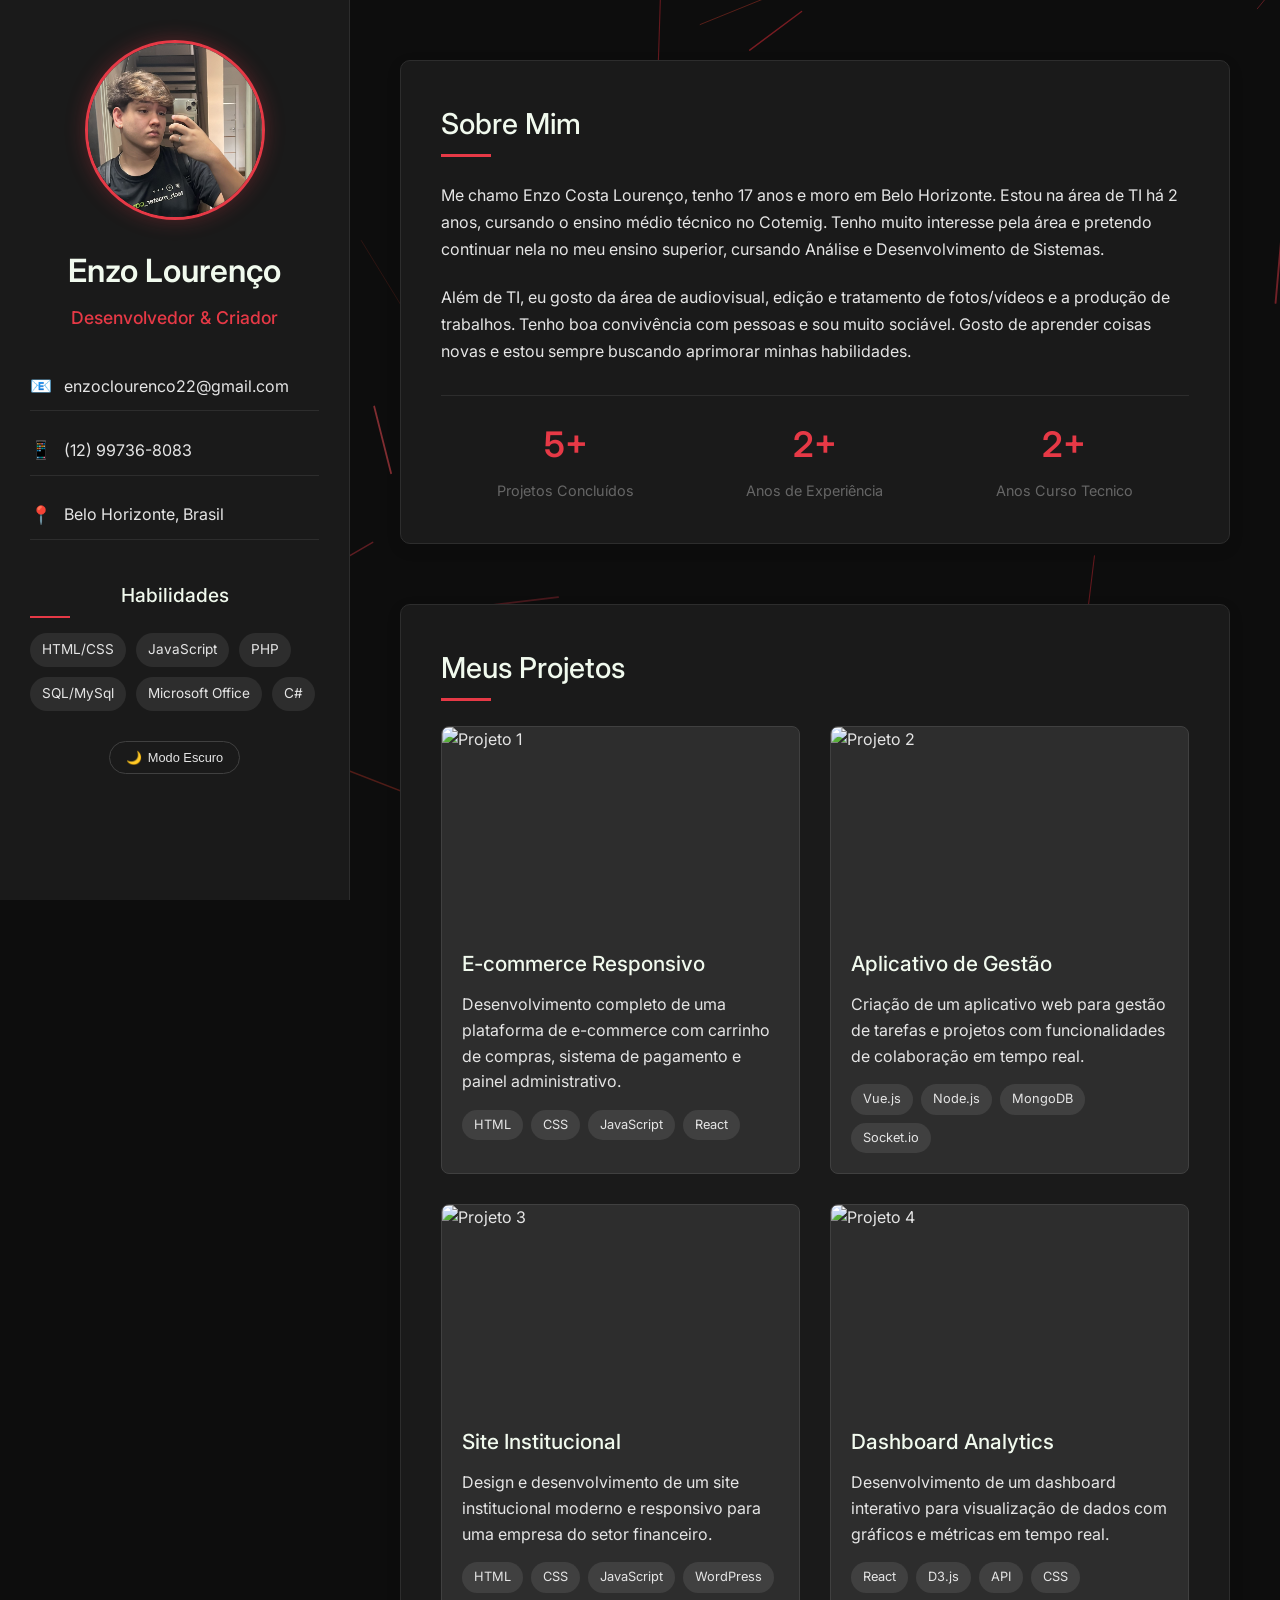
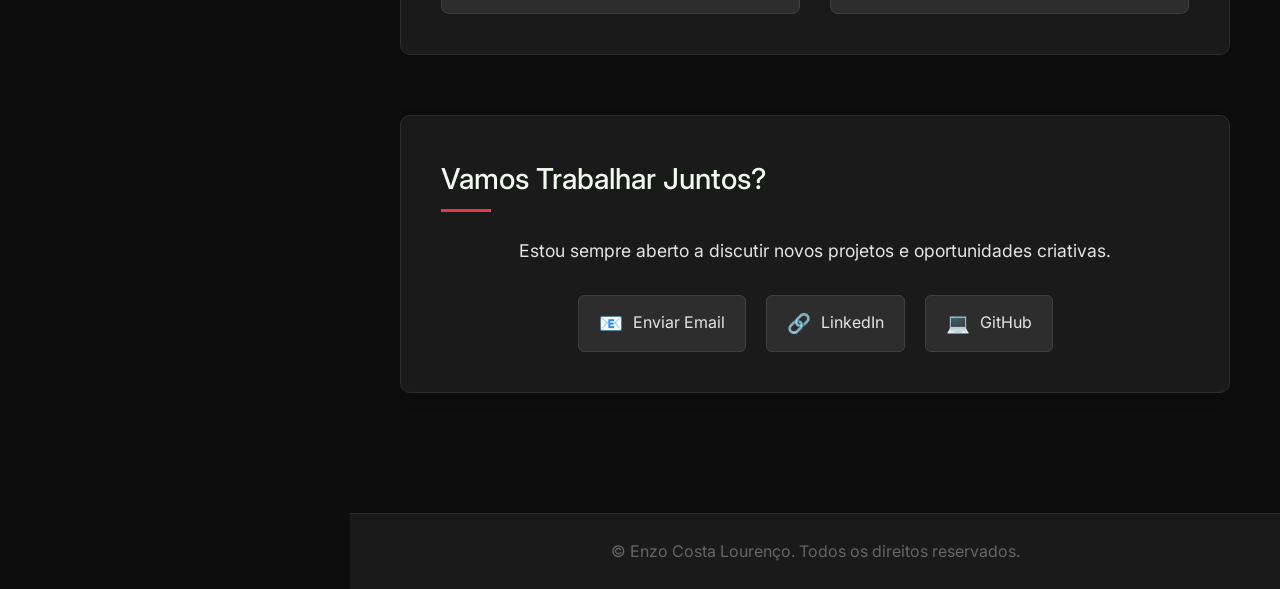
==== Portfolio/index.html @ ad130549 "Add files via upload" ====
<!DOCTYPE html>
<html lang="pt-BR">
<head>
    <meta charset="UTF-8">
    <meta name="viewport" content="width=device-width, initial-scale=1.0">
    <title>Meu Portfólio</title>
    <link rel="stylesheet" href="style.css">
    <link href="https://fonts.googleapis.com/css2?family=Inter:wght@300;400;500;600&display=swap" rel="stylesheet">
</head>
<body>
    <div class="layout-container">
        <!-- Sidebar com informações pessoais -->
        <aside class="sidebar">
            <div class="profile">
                <div class="profile-img-container">
                    <img src="FotoPerfil.jpg" alt="Sua Foto" class="profile-img">
                </div>
                <h1>Enzo Lourenço</h1>
                <p class="profile-title">Desenvolvedor & Criador</p>
                
                <div class="contact-info">
                    <div class="contact-item">
                        <span class="contact-icon">📧</span>
                        <span>enzoclourenco22@gmail.com</span>
                    </div>
                    <div class="contact-item">
                        <span class="contact-icon">📱</span>
                        <span>(12) 99736-8083</span>
                    </div>
                    <div class="contact-item">
                        <span class="contact-icon">📍</span>
                        <span>Belo Horizonte, Brasil</span>
                    </div>
                </div>
                
                <div class="skills">
                    <h3>Habilidades</h3>
                    <div class="skill-tags">
                        <span class="skill-tag">HTML/CSS</span>
                        <span class="skill-tag">JavaScript</span>
                        <span class="skill-tag">PHP</span>
                        <span class="skill-tag">SQL/MySql</span>
                        <span class="skill-tag">Microsoft Office</span>
                        <span class="skill-tag">C#</span>
                    </div>
                </div>
            </div>
        </aside>

        <!-- Conteúdo principal -->
        <main class="main-content">
            <!-- Seção Sobre -->
            <section id="sobre" class="about">
                <h2>Sobre Mim</h2>
                <div class="about-content">
                    <p>Me chamo Enzo Costa Lourenço, tenho 17 anos e moro em Belo Horizonte. Estou na área de TI há 2 anos, cursando o ensino médio técnico no Cotemig.
                         Tenho muito interesse pela área e pretendo continuar nela no meu ensino superior, cursando Análise e Desenvolvimento de Sistemas. </p>
                    <p>Além de TI, eu gosto da área de audiovisual, edição e tratamento de fotos/vídeos e a produção de trabalhos.
                         Tenho boa convivência com pessoas e sou muito sociável. Gosto de aprender coisas novas e estou sempre buscando aprimorar minhas habilidades.
                    </p>
                    
                    <div class="stats">
                        <div class="stat-item">
                            <span class="stat-number">5+</span>
                            <span class="stat-label">Projetos Concluídos</span>
                        </div>
                        <div class="stat-item">
                            <span class="stat-number">2+</span>
                            <span class="stat-label">Anos de Experiência</span>
                        </div>
                        <div class="stat-item">
                            <span class="stat-number">2+</span>
                            <span class="stat-label">Anos Curso Tecnico</span>
                        </div>
                    </div>
                </div>
            </section>

            <!-- Seção Projetos -->
            <section id="projetos" class="projects">
                <h2>Meus Projetos</h2>
                <div class="projects-grid">
                    <!-- Projeto 1 -->
                    <div class="project-card">
                        <div class="project-img-container">
                            <img src="https://images.unsplash.com/photo-1551650975-87deedd944c3?ixlib=rb-4.0.3&ixid=M3wxMjA3fDB8MHxwaG90by1wYWdlfHx8fGVufDB8fHx8fA%3D%3D&auto=format&fit=crop&w=400&h=250&q=80" alt="Projeto 1" class="project-img">
                            <div class="project-overlay">
                                <a href="#" class="project-link">Ver Detalhes</a>
                            </div>
                        </div>
                        <div class="project-info">
                            <h3>E-commerce Responsivo</h3>
                            <p>Desenvolvimento completo de uma plataforma de e-commerce com carrinho de compras, sistema de pagamento e painel administrativo.</p>
                            <div class="project-tags">
                                <span class="tag">HTML</span>
                                <span class="tag">CSS</span>
                                <span class="tag">JavaScript</span>
                                <span class="tag">React</span>
                            </div>
                        </div>
                    </div>

                    <!-- Projeto 2 -->
                    <div class="project-card">
                        <div class="project-img-container">
                            <img src="https://images.unsplash.com/photo-1460925895917-afdab827c52f?ixlib=rb-4.0.3&ixid=M3wxMjA3fDB8MHxwaG90by1wYWdlfHx8fGVufDB8fHx8fA%3D%3D&auto=format&fit=crop&w=400&h=250&q=80" alt="Projeto 2" class="project-img">
                            <div class="project-overlay">
                                <a href="#" class="project-link">Ver Detalhes</a>
                            </div>
                        </div>
                        <div class="project-info">
                            <h3>Aplicativo de Gestão</h3>
                            <p>Criação de um aplicativo web para gestão de tarefas e projetos com funcionalidades de colaboração em tempo real.</p>
                            <div class="project-tags">
                                <span class="tag">Vue.js</span>
                                <span class="tag">Node.js</span>
                                <span class="tag">MongoDB</span>
                                <span class="tag">Socket.io</span>
                            </div>
                        </div>
                    </div>

                    <!-- Projeto 3 -->
                    <div class="project-card">
                        <div class="project-img-container">
                            <img src="https://images.unsplash.com/photo-1551288049-bebda4e38f71?ixlib=rb-4.0.3&ixid=M3wxMjA3fDB8MHxwaG90by1wYWdlfHx8fGVufDB8fHx8fA%3D%3D&auto=format&fit=crop&w=400&h=250&q=80" alt="Projeto 3" class="project-img">
                            <div class="project-overlay">
                                <a href="#" class="project-link">Ver Detalhes</a>
                            </div>
                        </div>
                        <div class="project-info">
                            <h3>Site Institucional</h3>
                            <p>Design e desenvolvimento de um site institucional moderno e responsivo para uma empresa do setor financeiro.</p>
                            <div class="project-tags">
                                <span class="tag">HTML</span>
                                <span class="tag">CSS</span>
                                <span class="tag">JavaScript</span>
                                <span class="tag">WordPress</span>
                            </div>
                        </div>
                    </div>

                    <!-- Projeto 4 -->
                    <div class="project-card">
                        <div class="project-img-container">
                            <img src="https://images.unsplash.com/photo-1555066931-4365d14bab8c?ixlib=rb-4.0.3&ixid=M3wxMjA3fDB8MHxwaG90by1wYWdlfHx8fGVufDB8fHx8fA%3D%3D&auto=format&fit=crop&w=400&h=250&q=80" alt="Projeto 4" class="project-img">
                            <div class="project-overlay">
                                <a href="#" class="project-link">Ver Detalhes</a>
                            </div>
                        </div>
                        <div class="project-info">
                            <h3>Dashboard Analytics</h3>
                            <p>Desenvolvimento de um dashboard interativo para visualização de dados com gráficos e métricas em tempo real.</p>
                            <div class="project-tags">
                                <span class="tag">React</span>
                                <span class="tag">D3.js</span>
                                <span class="tag">API</span>
                                <span class="tag">CSS</span>
                            </div>
                        </div>
                    </div>
                </div>
            </section>

            <!-- Seção Contato -->
            <section id="contato" class="contact">
                <h2>Vamos Trabalhar Juntos?</h2>
                <div class="contact-content">
                    <p>Estou sempre aberto a discutir novos projetos e oportunidades criativas.</p>
                    <div class="contact-links">
                        <a href="mailto:seuemail@exemplo.com" class="contact-link">
                            <span class="contact-link-icon">📧</span>
                            <span>Enviar Email</span>
                        </a>
                        <a href="https://linkedin.com/in/seu-perfil" target="_blank" class="contact-link">
                            <span class="contact-link-icon">🔗</span>
                            <span>LinkedIn</span>
                        </a>
                        <a href="https://github.com/seu-usuario" target="_blank" class="contact-link">
                            <span class="contact-link-icon">💻</span>
                            <span>GitHub</span>
                        </a>
                    </div>
                </div>
            </section>
        </main>
    </div>

    <!-- Rodapé -->
    <footer>
        <div class="container">
            <p>&copy; <span id="current-year"></span> Enzo Costa Lourenço. Todos os direitos reservados.</p>
        </div>
    </footer>

    <script src="background-animation.js"></script>
    <script src="theme-toggle.js"></script> 
</body>
</html>
---- Portfolio/style.css ----
/* ===== VARIÁVEIS PARA TEMA ESCURO ===== */
:root {
    --color-dark: #1a1a1a;
    --color-darker: #0d0d0d;
    --color-gray: #2d2d2d;
    --color-light-gray: #404040;
    --color-lighter-gray: #666666;
    --color-red: #e63946;
    --color-dark-red: #c1121f;
    --color-white: #f1faee;
    --color-off-white: #e5e5e5;
}

/* ===== VARIÁVEIS PARA TEMA CLARO ===== */
[data-theme="light"] {
    --color-dark: #ffffff;
    --color-darker: #f8f9fa;
    --color-gray: #e9ecef;
    --color-light-gray: #dee2e6;
    --color-lighter-gray: #adb5bd;
    --color-red: #4dabf7;
    --color-dark-red: #339af0;
    --color-white: #212529;
    --color-off-white: #495057;
}

* {
    margin: 0;
    padding: 0;
    box-sizing: border-box;
}

/* ===== BASE ===== */
body {
    font-family: 'Inter', 'Helvetica Neue', Arial, sans-serif;
    line-height: 1.6;
    color: var(--color-off-white);
    background-color: var(--color-darker);
    overflow-x: hidden;
    min-height: 100vh;
    transition: background-color 0.3s ease, color 0.3s ease;
}

/* ===== ANIMAÇÃO DE FUNDO ===== */
#background-animation {
    position: fixed;
    top: 0;
    left: 0;
    width: 100vw;
    height: 100vh;
    z-index: -9999;
    pointer-events: none;
}

/* ===== LAYOUT PRINCIPAL ===== */
.layout-container {
    display: flex;
    min-height: 100vh;
    width: 100%;
}

/* ===== SIDEBAR ===== */
.sidebar {
    width: 350px;
    min-width: 350px;
    background-color: var(--color-dark);
    padding: 40px 30px;
    position: fixed;
    left: 0;
    top: 0;
    height: 100vh;
    overflow-y: auto;
    border-right: 1px solid var(--color-gray);
    z-index: 100;
    transition: background-color 0.3s ease, border-color 0.3s ease;
}

.profile {
    text-align: center;
    margin-bottom: 40px;
}

.profile-img-container {
    width: 180px;
    height: 180px;
    margin: 0 auto 25px;
    border-radius: 50%;
    overflow: hidden;
    border: 3px solid var(--color-red);
    /* CORREÇÃO: Box-shadow com cor condicional */
    box-shadow: 0 0 20px rgba(230, 57, 70, 0.3);
    transition: border-color 0.3s ease, box-shadow 0.3s ease;
}

[data-theme="light"] .profile-img-container {
    box-shadow: 0 0 20px rgba(77, 171, 247, 0.3);
}

.profile-img {
    width: 100%;
    height: 100%;
    object-fit: cover;
    transition: transform 0.5s ease;
}

.profile-img-container:hover .profile-img {
    transform: scale(1.05);
}

.profile h1 {
    font-size: 2rem;
    font-weight: 600;
    margin-bottom: 8px;
    color: var(--color-white);
    transition: color 0.3s ease;
}

.profile-title {
    font-size: 1.1rem;
    color: var(--color-red);
    margin-bottom: 30px;
    font-weight: 500;
    transition: color 0.3s ease;
}

/* Botão de Toggle - MAIS DISCRETO E EMBAIXO DAS HABILIDADES */
.theme-toggle {
    background: transparent;
    border: 1px solid var(--color-light-gray);
    color: var(--color-off-white);
    padding: 8px 16px;
    border-radius: 20px;
    cursor: pointer;
    font-size: 0.8rem;
    font-weight: 400;
    transition: all 0.3s ease;
    margin: 30px auto 0 auto;
    display: flex;
    align-items: center;
    gap: 6px;
    justify-content: center;
    width: fit-content;
}

.theme-toggle:hover {
    background: var(--color-red);
    border-color: var(--color-red);
    transform: translateY(-1px);
}

[data-theme="light"] .theme-toggle:hover {
    background: var(--color-red);
    border-color: var(--color-red);
}

.contact-info {
    margin-bottom: 40px;
}

.contact-item {
    display: flex;
    align-items: center;
    margin-bottom: 15px;
    padding: 10px 0;
    border-bottom: 1px solid var(--color-gray);
    transition: border-color 0.3s ease;
}

.contact-icon {
    margin-right: 12px;
    font-size: 1.1rem;
    color: var(--color-red);
    transition: color 0.3s ease;
}

.skills h3 {
    font-size: 1.2rem;
    margin-bottom: 15px;
    color: var(--color-white);
    font-weight: 500;
    position: relative;
    padding-bottom: 8px;
    transition: color 0.3s ease;
}

.skills h3::after {
    content: '';
    position: absolute;
    bottom: 0;
    left: 0;
    width: 40px;
    height: 2px;
    background-color: var(--color-red);
    transition: background-color 0.3s ease;
}

.skill-tags {
    display: flex;
    flex-wrap: wrap;
    gap: 10px;
}

.skill-tag {
    background-color: var(--color-gray);
    padding: 6px 12px;
    border-radius: 20px;
    font-size: 0.85rem;
    color: var(--color-off-white);
    transition: all 0.3s ease;
}

.skill-tag:hover {
    background-color: var(--color-red);
    transform: translateY(-2px);
}

/* ===== CONTEÚDO PRINCIPAL ===== */
.main-content {
    flex: 1;
    margin-left: 350px;
    padding: 60px 50px;
    background-color: transparent;
    min-height: 100vh;
    width: calc(100% - 350px);
}

/* ===== SEÇÕES ===== */
section {
    margin-bottom: 60px;
    padding: 40px;
    background-color: var(--color-dark);
    border-radius: 10px;
    box-shadow: 0 5px 15px rgba(0, 0, 0, 0.1);
    border: 1px solid var(--color-gray);
    position: relative;
    transition: all 0.3s ease;
}

section h2 {
    font-size: 1.8rem;
    margin-bottom: 25px;
    color: var(--color-white);
    font-weight: 500;
    position: relative;
    padding-bottom: 10px;
    transition: color 0.3s ease;
}

section h2::after {
    content: '';
    position: absolute;
    bottom: 0;
    left: 0;
    width: 50px;
    height: 3px;
    background-color: var(--color-red);
    transition: background-color 0.3s ease;
}

/* ===== SOBRE ===== */
.about-content p {
    margin-bottom: 20px;
    color: var(--color-off-white);
    line-height: 1.7;
    transition: color 0.3s ease;
}

.stats {
    display: flex;
    justify-content: space-between;
    margin-top: 30px;
    padding-top: 20px;
    border-top: 1px solid var(--color-gray);
    transition: border-color 0.3s ease;
}

.stat-item {
    text-align: center;
    flex: 1;
}

.stat-number {
    display: block;
    font-size: 2.2rem;
    font-weight: 600;
    color: var(--color-red);
    margin-bottom: 5px;
    transition: color 0.3s ease;
}

.stat-label {
    font-size: 0.9rem;
    color: var(--color-lighter-gray);
    transition: color 0.3s ease;
}

/* ===== PROJETOS ===== */
.projects-grid {
    display: grid;
    grid-template-columns: repeat(auto-fill, minmax(300px, 1fr));
    gap: 30px;
}

.project-card {
    background-color: var(--color-gray);
    border-radius: 8px;
    overflow: hidden;
    transition: all 0.3s ease;
    border: 1px solid var(--color-light-gray);
}

.project-card:hover {
    transform: translateY(-10px);
    box-shadow: 0 15px 30px rgba(0, 0, 0, 0.15);
}

.project-img-container {
    width: 100%;
    height: 200px;
    overflow: hidden;
    position: relative;
}

.project-img {
    width: 100%;
    height: 100%;
    object-fit: cover;
    transition: transform 0.5s ease;
}

/* CORREÇÃO: Overlay com cor condicional */
.project-overlay {
    position: absolute;
    top: 0;
    left: 0;
    width: 100%;
    height: 100%;
    background-color: rgba(230, 57, 70, 0.9);
    display: flex;
    align-items: center;
    justify-content: center;
    opacity: 0;
    transition: opacity 0.3s ease;
}

[data-theme="light"] .project-overlay {
    background-color: rgba(77, 171, 247, 0.9);
}

.project-card:hover .project-overlay {
    opacity: 1;
}

.project-card:hover .project-img {
    transform: scale(1.05);
}

.project-link {
    display: inline-block;
    padding: 10px 20px;
    background-color: var(--color-dark);
    color: var(--color-white);
    text-decoration: none;
    border-radius: 4px;
    font-weight: 500;
    transition: all 0.3s ease;
}

.project-link:hover {
    background-color: var(--color-darker);
}

.project-info {
    padding: 20px;
}

.project-info h3 {
    font-size: 1.3rem;
    margin-bottom: 12px;
    color: var(--color-white);
    font-weight: 500;
    transition: color 0.3s ease;
}

.project-info p {
    color: var(--color-off-white);
    margin-bottom: 15px;
    line-height: 1.6;
    transition: color 0.3s ease;
}

.project-tags {
    display: flex;
    flex-wrap: wrap;
    gap: 8px;
}

.tag {
    background-color: var(--color-light-gray);
    padding: 5px 12px;
    border-radius: 20px;
    font-size: 0.8rem;
    color: var(--color-off-white);
    transition: all 0.3s ease;
}

/* CORREÇÃO: Hover das tags mantém a cor do tema */
.tag:hover {
    background-color: var(--color-red);
}

/* ===== CONTATO ===== */
.contact-content {
    text-align: center;
}

.contact-content p {
    font-size: 1.1rem;
    margin-bottom: 30px;
    color: var(--color-off-white);
    transition: color 0.3s ease;
}

.contact-links {
    display: flex;
    justify-content: center;
    gap: 20px;
}

.contact-link {
    display: flex;
    align-items: center;
    text-decoration: none;
    color: var(--color-off-white);
    padding: 12px 20px;
    background-color: var(--color-gray);
    border-radius: 6px;
    transition: all 0.3s ease;
    border: 1px solid var(--color-light-gray);
}

/* CORREÇÃO: Hover dos botões de contato mantém a cor do tema */
.contact-link:hover {
    background-color: var(--color-red);
    transform: translateY(-3px);
    box-shadow: 0 5px 15px rgba(230, 57, 70, 0.3);
}

[data-theme="light"] .contact-link:hover {
    box-shadow: 0 5px 15px rgba(77, 171, 247, 0.3);
}

.contact-link-icon {
    margin-right: 10px;
    font-size: 1.2rem;
}

/* ===== RODAPÉ ===== */
footer {
    padding: 25px 0;
    text-align: center;
    color: var(--color-lighter-gray);
    border-top: 1px solid var(--color-gray);
    background-color: var(--color-dark);
    margin-left: 350px;
    width: calc(100% - 350px);
    transition: all 0.3s ease;
}

footer .container {
    max-width: 1200px;
    margin: 0 auto;
    padding: 0 20px;
}

/* ===== ANIMAÇÕES ===== */
section {
    opacity: 0;
    transform: translateY(20px);
    animation: fadeInUp 0.8s ease forwards;
}

@keyframes fadeInUp {
    to {
        opacity: 1;
        transform: translateY(0);
    }
}

.about { animation-delay: 0.1s; }
.projects { animation-delay: 0.2s; }
.contact { animation-delay: 0.3s; }

/* ===== SCROLLBAR ===== */
.sidebar::-webkit-scrollbar {
    width: 6px;
}

.sidebar::-webkit-scrollbar-track {
    background: var(--color-gray);
    transition: background-color 0.3s ease;
}

.sidebar::-webkit-scrollbar-thumb {
    background: var(--color-red);
    border-radius: 3px;
    transition: background-color 0.3s ease;
}

.sidebar::-webkit-scrollbar-thumb:hover {
    background: var(--color-dark-red);
}

/* ===== RESPONSIVIDADE ===== */
@media (max-width: 1024px) {
    .sidebar { 
        width: 300px;
        min-width: 300px;
    }
    
    .main-content { 
        margin-left: 300px;
        width: calc(100% - 300px);
        padding: 40px 30px;
    }
    
    footer { 
        margin-left: 300px;
        width: calc(100% - 300px);
    }
}

@media (max-width: 768px) {
    .layout-container { 
        flex-direction: column; 
    }
    
    .sidebar {
        position: relative;
        width: 100%;
        min-width: 100%;
        height: auto;
        padding: 30px 20px;
    }
    
    .main-content {
        margin-left: 0;
        width: 100%;
        padding: 30px 20px;
    }
    
    footer { 
        margin-left: 0;
        width: 100%;
    }
    
    .contact-links {
        flex-direction: column;
        align-items: center;
        gap: 15px;
    }
    
    .contact-link {
        width: 100%;
        max-width: 250px;
        justify-content: center;
    }
    
    .stats { 
        flex-direction: column; 
        gap: 20px; 
    }
    
    section { 
        padding: 30px 25px; 
        margin-bottom: 40px;
    }
    
    .projects-grid {
        grid-template-columns: 1fr;
        gap: 20px;
    }
}

@media (max-width: 480px) {
    .sidebar {
        padding: 25px 15px;
    }
    
    .profile-img-container { 
        width: 150px; 
        height: 150px; 
    }
    
    .main-content { 
        padding: 20px 15px; 
    }
    
    section { 
        padding: 25px 20px; 
        margin-bottom: 30px; 
    }
    
    section h2 { 
        font-size: 1.5rem; 
    }
    
    .profile h1 { 
        font-size: 1.8rem; 
    }
    
    .stat-number {
        font-size: 1.8rem;
    }
    
    .contact-links {
        gap: 10px;
    }
    
    .contact-link {
        padding: 10px 15px;
    }
}
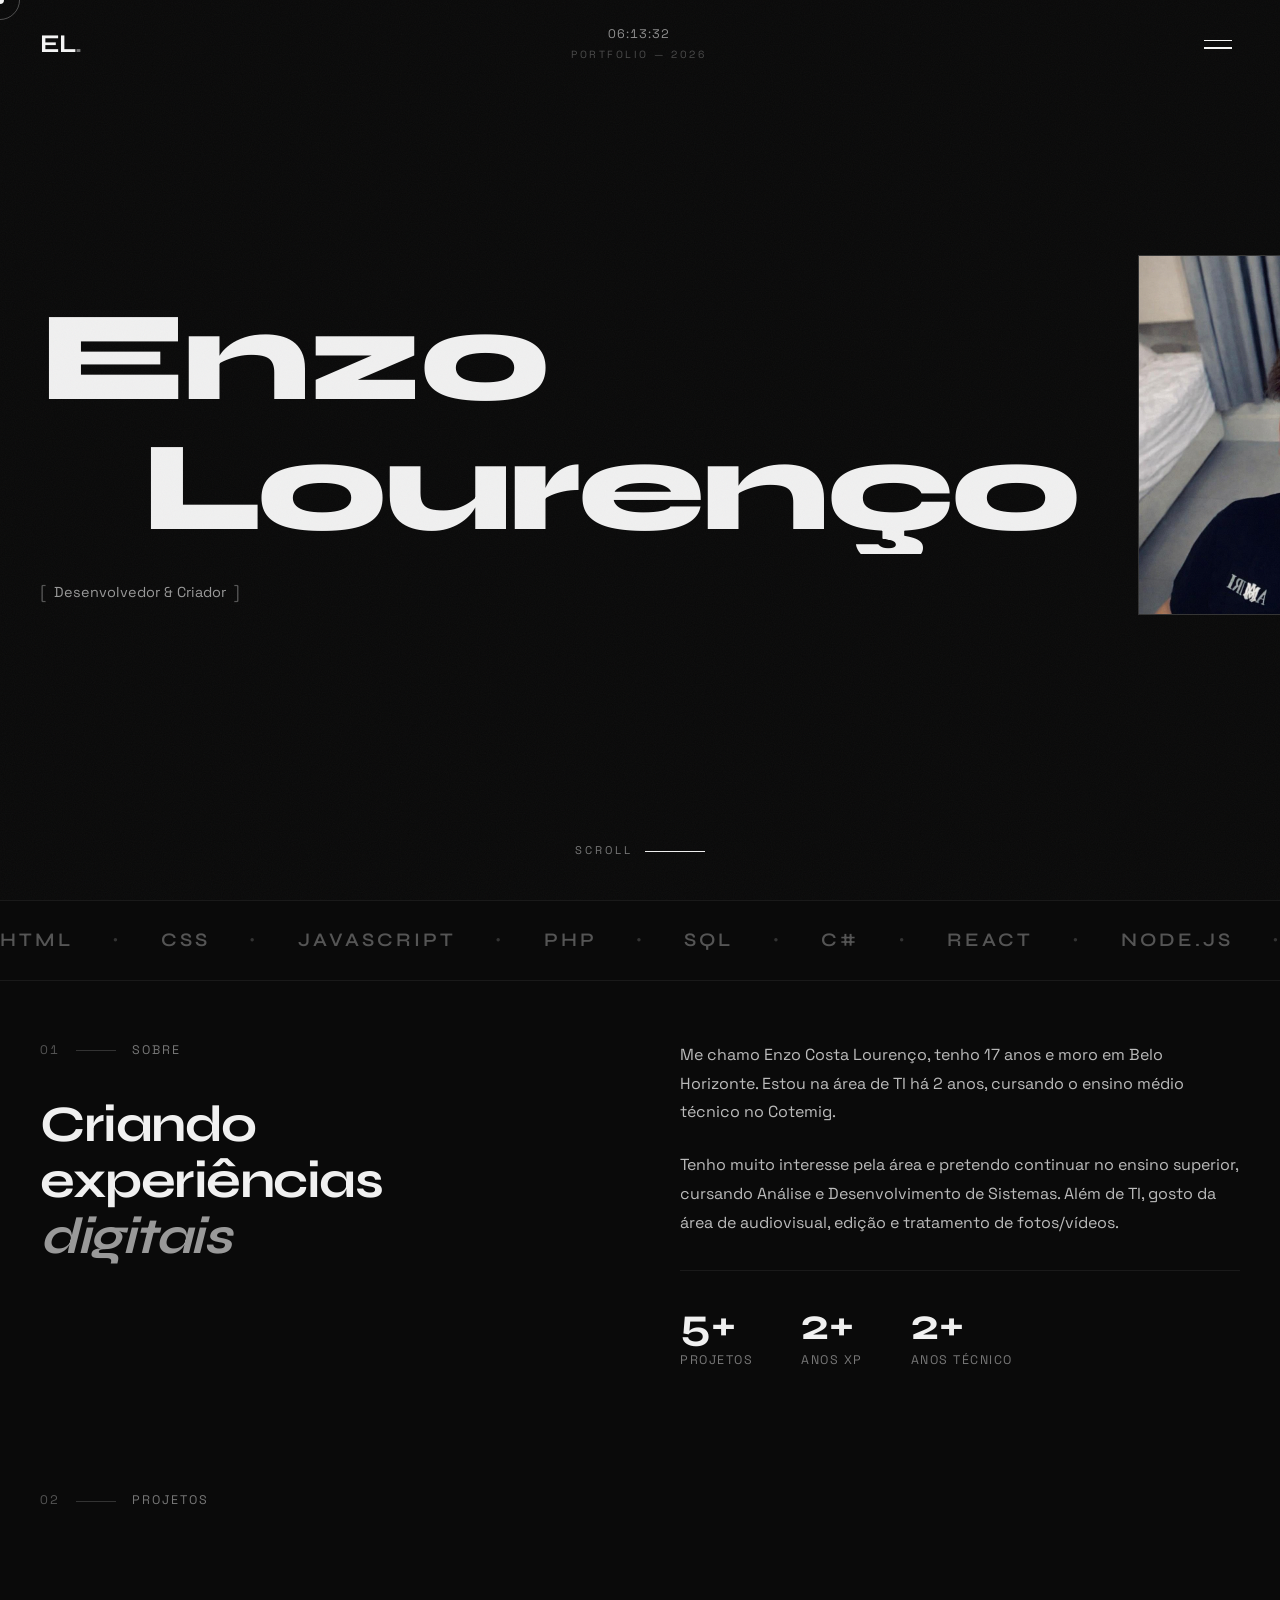
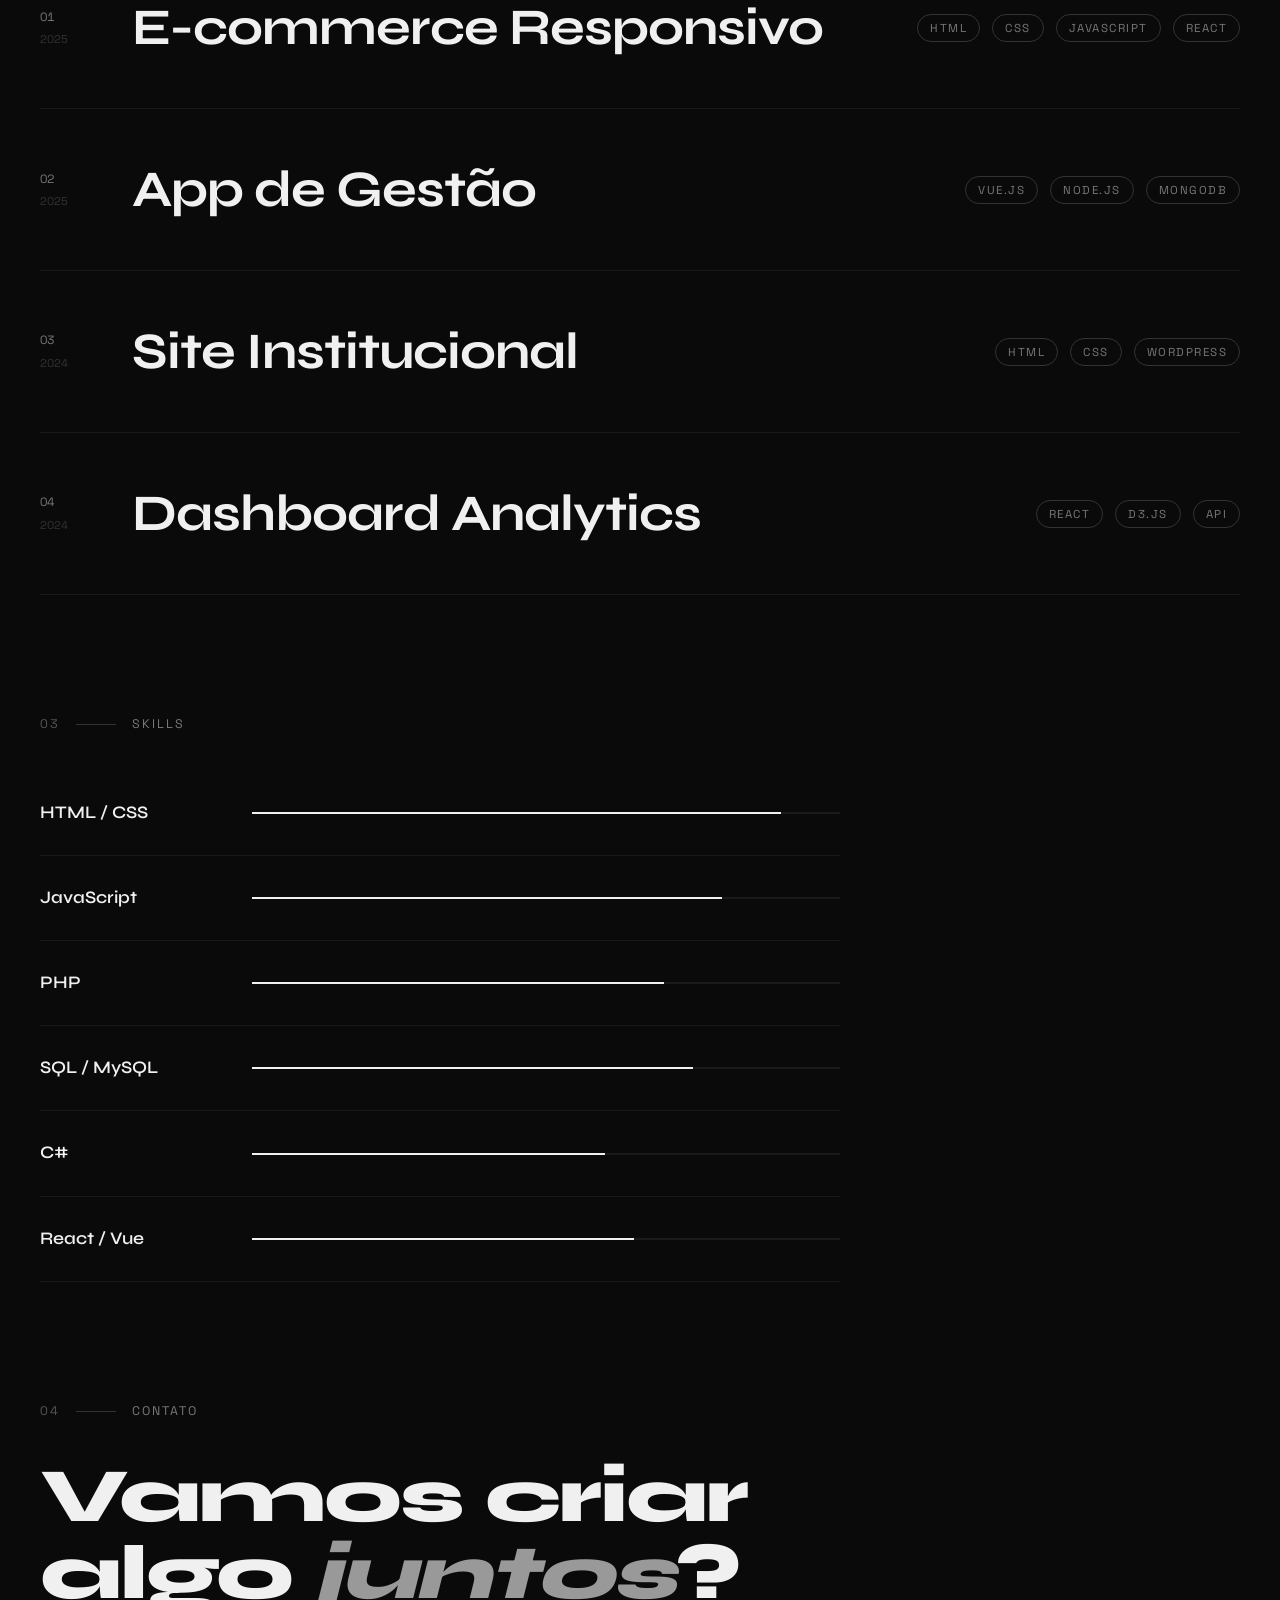
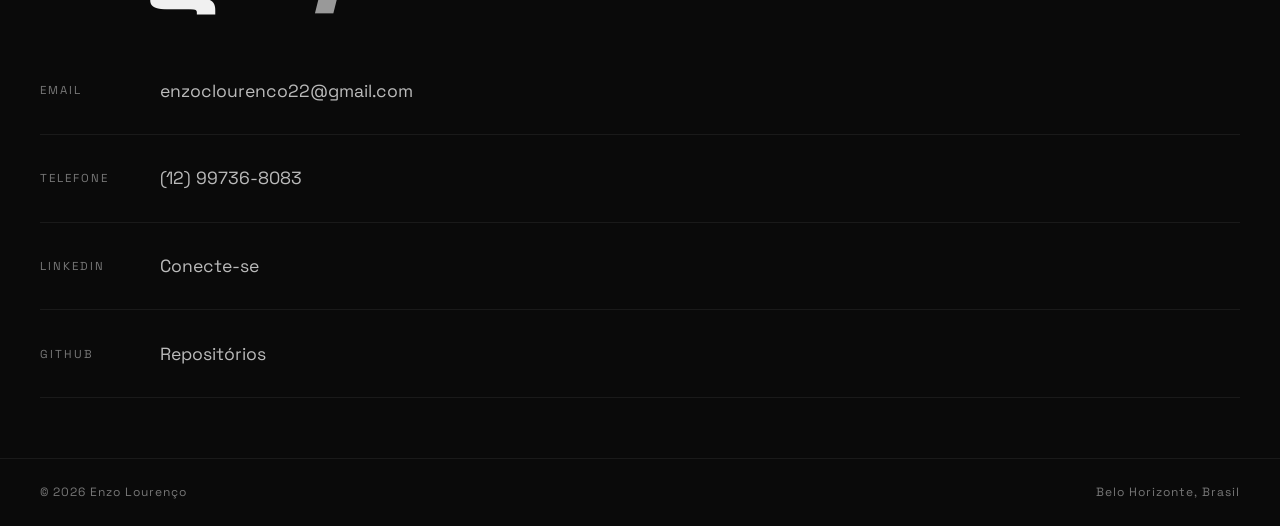
==== commit cf0f61f1: "Portfolio reformulado" ====
--- a/Portfolio/index.html
+++ b/Portfolio/index.html
@@ -1,199 +1,326 @@
-<!DOCTYPE html>
-<html lang="pt-BR">
-<head>
-    <meta charset="UTF-8">
-    <meta name="viewport" content="width=device-width, initial-scale=1.0">
-    <title>Meu Portfólio</title>
-    <link rel="stylesheet" href="style.css">
-    <link href="https://fonts.googleapis.com/css2?family=Inter:wght@300;400;500;600&display=swap" rel="stylesheet">
-</head>
-<body>
-    <div class="layout-container">
-        <!-- Sidebar com informações pessoais -->
-        <aside class="sidebar">
-            <div class="profile">
-                <div class="profile-img-container">
-                    <img src="FotoPerfil.jpg" alt="Sua Foto" class="profile-img">
-                </div>
-                <h1>Enzo Lourenço</h1>
-                <p class="profile-title">Desenvolvedor & Criador</p>
-                
-                <div class="contact-info">
-                    <div class="contact-item">
-                        <span class="contact-icon">📧</span>
-                        <span>enzoclourenco22@gmail.com</span>
-                    </div>
-                    <div class="contact-item">
-                        <span class="contact-icon">📱</span>
-                        <span>(12) 99736-8083</span>
-                    </div>
-                    <div class="contact-item">
-                        <span class="contact-icon">📍</span>
-                        <span>Belo Horizonte, Brasil</span>
-                    </div>
-                </div>
-                
-                <div class="skills">
-                    <h3>Habilidades</h3>
-                    <div class="skill-tags">
-                        <span class="skill-tag">HTML/CSS</span>
-                        <span class="skill-tag">JavaScript</span>
-                        <span class="skill-tag">PHP</span>
-                        <span class="skill-tag">SQL/MySql</span>
-                        <span class="skill-tag">Microsoft Office</span>
-                        <span class="skill-tag">C#</span>
-                    </div>
-                </div>
-            </div>
-        </aside>
-
-        <!-- Conteúdo principal -->
-        <main class="main-content">
-            <!-- Seção Sobre -->
-            <section id="sobre" class="about">
-                <h2>Sobre Mim</h2>
-                <div class="about-content">
-                    <p>Me chamo Enzo Costa Lourenço, tenho 17 anos e moro em Belo Horizonte. Estou na área de TI há 2 anos, cursando o ensino médio técnico no Cotemig.
-                         Tenho muito interesse pela área e pretendo continuar nela no meu ensino superior, cursando Análise e Desenvolvimento de Sistemas. </p>
-                    <p>Além de TI, eu gosto da área de audiovisual, edição e tratamento de fotos/vídeos e a produção de trabalhos.
-                         Tenho boa convivência com pessoas e sou muito sociável. Gosto de aprender coisas novas e estou sempre buscando aprimorar minhas habilidades.
-                    </p>
-                    
-                    <div class="stats">
-                        <div class="stat-item">
-                            <span class="stat-number">5+</span>
-                            <span class="stat-label">Projetos Concluídos</span>
-                        </div>
-                        <div class="stat-item">
-                            <span class="stat-number">2+</span>
-                            <span class="stat-label">Anos de Experiência</span>
-                        </div>
-                        <div class="stat-item">
-                            <span class="stat-number">2+</span>
-                            <span class="stat-label">Anos Curso Tecnico</span>
-                        </div>
-                    </div>
-                </div>
-            </section>
-
-            <!-- Seção Projetos -->
-            <section id="projetos" class="projects">
-                <h2>Meus Projetos</h2>
-                <div class="projects-grid">
-                    <!-- Projeto 1 -->
-                    <div class="project-card">
-                        <div class="project-img-container">
-                            <img src="https://images.unsplash.com/photo-1551650975-87deedd944c3?ixlib=rb-4.0.3&ixid=M3wxMjA3fDB8MHxwaG90by1wYWdlfHx8fGVufDB8fHx8fA%3D%3D&auto=format&fit=crop&w=400&h=250&q=80" alt="Projeto 1" class="project-img">
-                            <div class="project-overlay">
-                                <a href="#" class="project-link">Ver Detalhes</a>
-                            </div>
-                        </div>
-                        <div class="project-info">
-                            <h3>E-commerce Responsivo</h3>
-                            <p>Desenvolvimento completo de uma plataforma de e-commerce com carrinho de compras, sistema de pagamento e painel administrativo.</p>
-                            <div class="project-tags">
-                                <span class="tag">HTML</span>
-                                <span class="tag">CSS</span>
-                                <span class="tag">JavaScript</span>
-                                <span class="tag">React</span>
-                            </div>
-                        </div>
-                    </div>
-
-                    <!-- Projeto 2 -->
-                    <div class="project-card">
-                        <div class="project-img-container">
-                            <img src="https://images.unsplash.com/photo-1460925895917-afdab827c52f?ixlib=rb-4.0.3&ixid=M3wxMjA3fDB8MHxwaG90by1wYWdlfHx8fGVufDB8fHx8fA%3D%3D&auto=format&fit=crop&w=400&h=250&q=80" alt="Projeto 2" class="project-img">
-                            <div class="project-overlay">
-                                <a href="#" class="project-link">Ver Detalhes</a>
-                            </div>
-                        </div>
-                        <div class="project-info">
-                            <h3>Aplicativo de Gestão</h3>
-                            <p>Criação de um aplicativo web para gestão de tarefas e projetos com funcionalidades de colaboração em tempo real.</p>
-                            <div class="project-tags">
-                                <span class="tag">Vue.js</span>
-                                <span class="tag">Node.js</span>
-                                <span class="tag">MongoDB</span>
-                                <span class="tag">Socket.io</span>
-                            </div>
-                        </div>
-                    </div>
-
-                    <!-- Projeto 3 -->
-                    <div class="project-card">
-                        <div class="project-img-container">
-                            <img src="https://images.unsplash.com/photo-1551288049-bebda4e38f71?ixlib=rb-4.0.3&ixid=M3wxMjA3fDB8MHxwaG90by1wYWdlfHx8fGVufDB8fHx8fA%3D%3D&auto=format&fit=crop&w=400&h=250&q=80" alt="Projeto 3" class="project-img">
-                            <div class="project-overlay">
-                                <a href="#" class="project-link">Ver Detalhes</a>
-                            </div>
-                        </div>
-                        <div class="project-info">
-                            <h3>Site Institucional</h3>
-                            <p>Design e desenvolvimento de um site institucional moderno e responsivo para uma empresa do setor financeiro.</p>
-                            <div class="project-tags">
-                                <span class="tag">HTML</span>
-                                <span class="tag">CSS</span>
-                                <span class="tag">JavaScript</span>
-                                <span class="tag">WordPress</span>
-                            </div>
-                        </div>
-                    </div>
-
-                    <!-- Projeto 4 -->
-                    <div class="project-card">
-                        <div class="project-img-container">
-                            <img src="https://images.unsplash.com/photo-1555066931-4365d14bab8c?ixlib=rb-4.0.3&ixid=M3wxMjA3fDB8MHxwaG90by1wYWdlfHx8fGVufDB8fHx8fA%3D%3D&auto=format&fit=crop&w=400&h=250&q=80" alt="Projeto 4" class="project-img">
-                            <div class="project-overlay">
-                                <a href="#" class="project-link">Ver Detalhes</a>
-                            </div>
-                        </div>
-                        <div class="project-info">
-                            <h3>Dashboard Analytics</h3>
-                            <p>Desenvolvimento de um dashboard interativo para visualização de dados com gráficos e métricas em tempo real.</p>
-                            <div class="project-tags">
-                                <span class="tag">React</span>
-                                <span class="tag">D3.js</span>
-                                <span class="tag">API</span>
-                                <span class="tag">CSS</span>
-                            </div>
-                        </div>
-                    </div>
-                </div>
-            </section>
-
-            <!-- Seção Contato -->
-            <section id="contato" class="contact">
-                <h2>Vamos Trabalhar Juntos?</h2>
-                <div class="contact-content">
-                    <p>Estou sempre aberto a discutir novos projetos e oportunidades criativas.</p>
-                    <div class="contact-links">
-                        <a href="mailto:seuemail@exemplo.com" class="contact-link">
-                            <span class="contact-link-icon">📧</span>
-                            <span>Enviar Email</span>
-                        </a>
-                        <a href="https://linkedin.com/in/seu-perfil" target="_blank" class="contact-link">
-                            <span class="contact-link-icon">🔗</span>
-                            <span>LinkedIn</span>
-                        </a>
-                        <a href="https://github.com/seu-usuario" target="_blank" class="contact-link">
-                            <span class="contact-link-icon">💻</span>
-                            <span>GitHub</span>
-                        </a>
-                    </div>
-                </div>
-            </section>
-        </main>
-    </div>
-
-    <!-- Rodapé -->
-    <footer>
-        <div class="container">
-            <p>&copy; <span id="current-year"></span> Enzo Costa Lourenço. Todos os direitos reservados.</p>
-        </div>
-    </footer>
-
-    <script src="background-animation.js"></script>
-    <script src="theme-toggle.js"></script> 
-</body>
+<!DOCTYPE html>
+<html lang="pt-BR">
+<head>
+    <meta charset="UTF-8">
+    <meta name="viewport" content="width=device-width, initial-scale=1.0">
+    <title>Enzo Lourenço — Portfolio</title>
+    <meta name="description" content="Enzo Costa Lourenço — Desenvolvedor & Criador. Portfolio criativo.">
+    <link rel="stylesheet" href="style.css">
+    <link rel="preconnect" href="https://fonts.googleapis.com">
+    <link rel="preconnect" href="https://fonts.gstatic.com" crossorigin>
+    <link href="https://fonts.googleapis.com/css2?family=Space+Grotesk:wght@300;400;500;600;700&family=Syne:wght@400;500;600;700;800&display=swap" rel="stylesheet">
+</head>
+<body>
+    <!-- Noise overlay -->
+    <div class="noise-overlay"></div>
+
+    <!-- Custom cursor -->
+    <div class="cursor" id="cursor"></div>
+    <div class="cursor-follower" id="cursor-follower"></div>
+
+    <!-- Navigation -->
+    <nav class="nav" id="nav">
+        <div class="nav-inner">
+            <a href="#" class="nav-logo" data-magnetic>EL<span class="nav-logo-dot">.</span></a>
+            <div class="nav-center">
+                <div class="nav-time" id="nav-time"></div>
+                <div class="nav-subtitle">Portfolio &mdash; 2026</div>
+            </div>
+            <button class="nav-menu-btn" id="nav-menu-btn" data-magnetic aria-label="Menu">
+                <span class="menu-line"></span>
+                <span class="menu-line"></span>
+            </button>
+        </div>
+    </nav>
+
+    <!-- Fullscreen Menu Overlay -->
+    <div class="menu-overlay" id="menu-overlay">
+        <div class="menu-content">
+            <div class="menu-links">
+                <a href="#hero" class="menu-link" data-index="01">
+                    <span class="menu-link-text">Início</span>
+                    <span class="menu-link-arrow">→</span>
+                </a>
+                <a href="#about" class="menu-link" data-index="02">
+                    <span class="menu-link-text">Sobre</span>
+                    <span class="menu-link-arrow">→</span>
+                </a>
+                <a href="#work" class="menu-link" data-index="03">
+                    <span class="menu-link-text">Projetos</span>
+                    <span class="menu-link-arrow">→</span>
+                </a>
+                <a href="#skills" class="menu-link" data-index="04">
+                    <span class="menu-link-text">Skills</span>
+                    <span class="menu-link-arrow">→</span>
+                </a>
+                <a href="#contact" class="menu-link" data-index="05">
+                    <span class="menu-link-text">Contato</span>
+                    <span class="menu-link-arrow">→</span>
+                </a>
+            </div>
+            <div class="menu-footer">
+                <span>enzoclourenco22@gmail.com</span>
+                <span>Belo Horizonte, BR</span>
+            </div>
+        </div>
+    </div>
+
+    <!-- Hero Section -->
+    <section class="hero" id="hero">
+        <div class="hero-row">
+            <div class="hero-left">
+                <h1 class="hero-title">
+                    <span class="hero-title-line">
+                        <span class="title-word" data-delay="0">Enzo</span>
+                    </span>
+                    <span class="hero-title-line title-line-indent">
+                        <span class="title-word" data-delay="1">Lourenço</span>
+                    </span>
+                </h1>
+                <div class="hero-role">
+                    <span class="role-bracket">[</span>
+                    <span class="role-text">Desenvolvedor & Criador</span>
+                    <span class="role-bracket">]</span>
+                </div>
+            </div>
+            <div class="hero-right">
+                <div class="hero-photo-wrapper">
+                    <img src="FotoPerfil.jpeg" alt="Enzo Lourenço" class="hero-photo">
+                </div>
+                <div class="hero-photo-label">BH &mdash; BR</div>
+            </div>
+        </div>
+        <div class="hero-scroll-indicator">
+            <span class="scroll-text">Scroll</span>
+            <div class="scroll-bar">
+                <div class="scroll-bar-fill"></div>
+            </div>
+        </div>
+    </section>
+
+    <!-- Marquee -->
+    <div class="marquee-section">
+        <div class="marquee-track">
+            <div class="marquee-content">
+                <span>HTML</span><span class="marquee-dot">●</span>
+                <span>CSS</span><span class="marquee-dot">●</span>
+                <span>JavaScript</span><span class="marquee-dot">●</span>
+                <span>PHP</span><span class="marquee-dot">●</span>
+                <span>SQL</span><span class="marquee-dot">●</span>
+                <span>C#</span><span class="marquee-dot">●</span>
+                <span>React</span><span class="marquee-dot">●</span>
+                <span>Node.js</span><span class="marquee-dot">●</span>
+                <span>HTML</span><span class="marquee-dot">●</span>
+                <span>CSS</span><span class="marquee-dot">●</span>
+                <span>JavaScript</span><span class="marquee-dot">●</span>
+                <span>PHP</span><span class="marquee-dot">●</span>
+                <span>SQL</span><span class="marquee-dot">●</span>
+                <span>C#</span><span class="marquee-dot">●</span>
+                <span>React</span><span class="marquee-dot">●</span>
+                <span>Node.js</span><span class="marquee-dot">●</span>
+            </div>
+        </div>
+    </div>
+
+    <!-- About Section -->
+    <section class="about" id="about">
+        <div class="about-grid">
+            <div class="about-left">
+                <div class="section-label reveal-up">
+                    <span class="label-number">01</span>
+                    <span class="label-line"></span>
+                    <span>Sobre</span>
+                </div>
+                <h2 class="about-heading reveal-up">
+                    Criando<br>
+                    experiências<br>
+                    <em>digitais</em>
+                </h2>
+            </div>
+            <div class="about-right">
+                <p class="about-text reveal-up">
+                    Me chamo Enzo Costa Lourenço, tenho 17 anos e moro em Belo Horizonte. 
+                    Estou na área de TI há 2 anos, cursando o ensino médio técnico no Cotemig.
+                </p>
+                <p class="about-text reveal-up">
+                    Tenho muito interesse pela área e pretendo continuar no ensino superior, 
+                    cursando Análise e Desenvolvimento de Sistemas. Além de TI, gosto da área 
+                    de audiovisual, edição e tratamento de fotos/vídeos.
+                </p>
+                <div class="about-stats">
+                    <div class="stat reveal-up">
+                        <span class="stat-number">5+</span>
+                        <span class="stat-label">Projetos</span>
+                    </div>
+                    <div class="stat reveal-up">
+                        <span class="stat-number">2+</span>
+                        <span class="stat-label">Anos XP</span>
+                    </div>
+                    <div class="stat reveal-up">
+                        <span class="stat-number">2+</span>
+                        <span class="stat-label">Anos Técnico</span>
+                    </div>
+                </div>
+            </div>
+        </div>
+    </section>
+
+    <!-- Work / Projects Section -->
+    <section class="work" id="work">
+        <div class="section-label reveal-up">
+            <span class="label-number">02</span>
+            <span class="label-line"></span>
+            <span>Projetos</span>
+        </div>
+
+        <div class="work-list">
+            <!-- Project 1 -->
+            <a href="#" class="work-item reveal-up" data-img="https://images.unsplash.com/photo-1551650975-87deedd944c3?auto=format&fit=crop&w=800&q=80">
+                <div class="work-item-header">
+                    <span class="work-number">01</span>
+                    <span class="work-year">2025</span>
+                </div>
+                <h3 class="work-title">E-commerce Responsivo</h3>
+                <div class="work-tags">
+                    <span>HTML</span>
+                    <span>CSS</span>
+                    <span>JavaScript</span>
+                    <span>React</span>
+                </div>
+                <div class="work-item-line"></div>
+            </a>
+
+            <!-- Project 2 -->
+            <a href="#" class="work-item reveal-up" data-img="https://images.unsplash.com/photo-1460925895917-afdab827c52f?auto=format&fit=crop&w=800&q=80">
+                <div class="work-item-header">
+                    <span class="work-number">02</span>
+                    <span class="work-year">2025</span>
+                </div>
+                <h3 class="work-title">App de Gestão</h3>
+                <div class="work-tags">
+                    <span>Vue.js</span>
+                    <span>Node.js</span>
+                    <span>MongoDB</span>
+                </div>
+                <div class="work-item-line"></div>
+            </a>
+
+            <!-- Project 3 -->
+            <a href="#" class="work-item reveal-up" data-img="https://images.unsplash.com/photo-1551288049-bebda4e38f71?auto=format&fit=crop&w=800&q=80">
+                <div class="work-item-header">
+                    <span class="work-number">03</span>
+                    <span class="work-year">2024</span>
+                </div>
+                <h3 class="work-title">Site Institucional</h3>
+                <div class="work-tags">
+                    <span>HTML</span>
+                    <span>CSS</span>
+                    <span>WordPress</span>
+                </div>
+                <div class="work-item-line"></div>
+            </a>
+
+            <!-- Project 4 -->
+            <a href="#" class="work-item reveal-up" data-img="https://images.unsplash.com/photo-1555066931-4365d14bab8c?auto=format&fit=crop&w=800&q=80">
+                <div class="work-item-header">
+                    <span class="work-number">04</span>
+                    <span class="work-year">2024</span>
+                </div>
+                <h3 class="work-title">Dashboard Analytics</h3>
+                <div class="work-tags">
+                    <span>React</span>
+                    <span>D3.js</span>
+                    <span>API</span>
+                </div>
+                <div class="work-item-line"></div>
+            </a>
+        </div>
+
+        <!-- Floating preview image -->
+        <div class="work-preview" id="work-preview">
+            <img src="" alt="" id="work-preview-img">
+        </div>
+    </section>
+
+    <!-- Skills Section -->
+    <section class="skills" id="skills">
+        <div class="section-label reveal-up">
+            <span class="label-number">03</span>
+            <span class="label-line"></span>
+            <span>Skills</span>
+        </div>
+        <div class="skills-container">
+            <div class="skill-row reveal-up">
+                <span class="skill-name">HTML / CSS</span>
+                <div class="skill-bar"><div class="skill-fill" data-width="90"></div></div>
+            </div>
+            <div class="skill-row reveal-up">
+                <span class="skill-name">JavaScript</span>
+                <div class="skill-bar"><div class="skill-fill" data-width="80"></div></div>
+            </div>
+            <div class="skill-row reveal-up">
+                <span class="skill-name">PHP</span>
+                <div class="skill-bar"><div class="skill-fill" data-width="70"></div></div>
+            </div>
+            <div class="skill-row reveal-up">
+                <span class="skill-name">SQL / MySQL</span>
+                <div class="skill-bar"><div class="skill-fill" data-width="75"></div></div>
+            </div>
+            <div class="skill-row reveal-up">
+                <span class="skill-name">C#</span>
+                <div class="skill-bar"><div class="skill-fill" data-width="60"></div></div>
+            </div>
+            <div class="skill-row reveal-up">
+                <span class="skill-name">React / Vue</span>
+                <div class="skill-bar"><div class="skill-fill" data-width="65"></div></div>
+            </div>
+        </div>
+    </section>
+
+    <!-- Contact Section -->
+    <section class="contact" id="contact">
+        <div class="contact-content">
+            <div class="section-label reveal-up">
+                <span class="label-number">04</span>
+                <span class="label-line"></span>
+                <span>Contato</span>
+            </div>
+            <h2 class="contact-heading reveal-up">
+                Vamos criar<br>algo <em>juntos</em>?
+            </h2>
+            <div class="contact-links">
+                <a href="mailto:enzoclourenco22@gmail.com" class="contact-link reveal-up" data-magnetic>
+                    <span class="contact-link-label">Email</span>
+                    <span class="contact-link-value">enzoclourenco22@gmail.com</span>
+                    <span class="contact-link-arrow">↗</span>
+                </a>
+                <a href="tel:+5512997368083" class="contact-link reveal-up" data-magnetic>
+                    <span class="contact-link-label">Telefone</span>
+                    <span class="contact-link-value">(12) 99736-8083</span>
+                    <span class="contact-link-arrow">↗</span>
+                </a>
+                <a href="https://linkedin.com/in/seu-perfil" target="_blank" class="contact-link reveal-up" data-magnetic>
+                    <span class="contact-link-label">LinkedIn</span>
+                    <span class="contact-link-value">Conecte-se</span>
+                    <span class="contact-link-arrow">↗</span>
+                </a>
+                <a href="https://github.com/seu-usuario" target="_blank" class="contact-link reveal-up" data-magnetic>
+                    <span class="contact-link-label">GitHub</span>
+                    <span class="contact-link-value">Repositórios</span>
+                    <span class="contact-link-arrow">↗</span>
+                </a>
+            </div>
+        </div>
+    </section>
+
+    <!-- Footer -->
+    <footer class="footer">
+        <div class="footer-inner">
+            <span class="footer-copy">&copy; <span id="year"></span> Enzo Lourenço</span>
+            <span class="footer-location">Belo Horizonte, Brasil</span>
+        </div>
+    </footer>
+
+    <script src="main.js"></script>
+</body>
 </html>
--- a/Portfolio/style.css
+++ b/Portfolio/style.css
@@ -1,623 +1,1106 @@
-/* ===== VARIÁVEIS PARA TEMA ESCURO ===== */
-:root {
-    --color-dark: #1a1a1a;
-    --color-darker: #0d0d0d;
-    --color-gray: #2d2d2d;
-    --color-light-gray: #404040;
-    --color-lighter-gray: #666666;
-    --color-red: #e63946;
-    --color-dark-red: #c1121f;
-    --color-white: #f1faee;
-    --color-off-white: #e5e5e5;
-}
-
-/* ===== VARIÁVEIS PARA TEMA CLARO ===== */
-[data-theme="light"] {
-    --color-dark: #ffffff;
-    --color-darker: #f8f9fa;
-    --color-gray: #e9ecef;
-    --color-light-gray: #dee2e6;
-    --color-lighter-gray: #adb5bd;
-    --color-red: #4dabf7;
-    --color-dark-red: #339af0;
-    --color-white: #212529;
-    --color-off-white: #495057;
-}
-
-* {
-    margin: 0;
-    padding: 0;
-    box-sizing: border-box;
-}
-
-/* ===== BASE ===== */
-body {
-    font-family: 'Inter', 'Helvetica Neue', Arial, sans-serif;
-    line-height: 1.6;
-    color: var(--color-off-white);
-    background-color: var(--color-darker);
-    overflow-x: hidden;
-    min-height: 100vh;
-    transition: background-color 0.3s ease, color 0.3s ease;
-}
-
-/* ===== ANIMAÇÃO DE FUNDO ===== */
-#background-animation {
-    position: fixed;
-    top: 0;
-    left: 0;
-    width: 100vw;
-    height: 100vh;
-    z-index: -9999;
-    pointer-events: none;
-}
-
-/* ===== LAYOUT PRINCIPAL ===== */
-.layout-container {
-    display: flex;
-    min-height: 100vh;
-    width: 100%;
-}
-
-/* ===== SIDEBAR ===== */
-.sidebar {
-    width: 350px;
-    min-width: 350px;
-    background-color: var(--color-dark);
-    padding: 40px 30px;
-    position: fixed;
-    left: 0;
-    top: 0;
-    height: 100vh;
-    overflow-y: auto;
-    border-right: 1px solid var(--color-gray);
-    z-index: 100;
-    transition: background-color 0.3s ease, border-color 0.3s ease;
-}
-
-.profile {
-    text-align: center;
-    margin-bottom: 40px;
-}
-
-.profile-img-container {
-    width: 180px;
-    height: 180px;
-    margin: 0 auto 25px;
-    border-radius: 50%;
-    overflow: hidden;
-    border: 3px solid var(--color-red);
-    /* CORREÇÃO: Box-shadow com cor condicional */
-    box-shadow: 0 0 20px rgba(230, 57, 70, 0.3);
-    transition: border-color 0.3s ease, box-shadow 0.3s ease;
-}
-
-[data-theme="light"] .profile-img-container {
-    box-shadow: 0 0 20px rgba(77, 171, 247, 0.3);
-}
-
-.profile-img {
-    width: 100%;
-    height: 100%;
-    object-fit: cover;
-    transition: transform 0.5s ease;
-}
-
-.profile-img-container:hover .profile-img {
-    transform: scale(1.05);
-}
-
-.profile h1 {
-    font-size: 2rem;
-    font-weight: 600;
-    margin-bottom: 8px;
-    color: var(--color-white);
-    transition: color 0.3s ease;
-}
-
-.profile-title {
-    font-size: 1.1rem;
-    color: var(--color-red);
-    margin-bottom: 30px;
-    font-weight: 500;
-    transition: color 0.3s ease;
-}
-
-/* Botão de Toggle - MAIS DISCRETO E EMBAIXO DAS HABILIDADES */
-.theme-toggle {
-    background: transparent;
-    border: 1px solid var(--color-light-gray);
-    color: var(--color-off-white);
-    padding: 8px 16px;
-    border-radius: 20px;
-    cursor: pointer;
-    font-size: 0.8rem;
-    font-weight: 400;
-    transition: all 0.3s ease;
-    margin: 30px auto 0 auto;
-    display: flex;
-    align-items: center;
-    gap: 6px;
-    justify-content: center;
-    width: fit-content;
-}
-
-.theme-toggle:hover {
-    background: var(--color-red);
-    border-color: var(--color-red);
-    transform: translateY(-1px);
-}
-
-[data-theme="light"] .theme-toggle:hover {
-    background: var(--color-red);
-    border-color: var(--color-red);
-}
-
-.contact-info {
-    margin-bottom: 40px;
-}
-
-.contact-item {
-    display: flex;
-    align-items: center;
-    margin-bottom: 15px;
-    padding: 10px 0;
-    border-bottom: 1px solid var(--color-gray);
-    transition: border-color 0.3s ease;
-}
-
-.contact-icon {
-    margin-right: 12px;
-    font-size: 1.1rem;
-    color: var(--color-red);
-    transition: color 0.3s ease;
-}
-
-.skills h3 {
-    font-size: 1.2rem;
-    margin-bottom: 15px;
-    color: var(--color-white);
-    font-weight: 500;
-    position: relative;
-    padding-bottom: 8px;
-    transition: color 0.3s ease;
-}
-
-.skills h3::after {
-    content: '';
-    position: absolute;
-    bottom: 0;
-    left: 0;
-    width: 40px;
-    height: 2px;
-    background-color: var(--color-red);
-    transition: background-color 0.3s ease;
-}
-
-.skill-tags {
-    display: flex;
-    flex-wrap: wrap;
-    gap: 10px;
-}
-
-.skill-tag {
-    background-color: var(--color-gray);
-    padding: 6px 12px;
-    border-radius: 20px;
-    font-size: 0.85rem;
-    color: var(--color-off-white);
-    transition: all 0.3s ease;
-}
-
-.skill-tag:hover {
-    background-color: var(--color-red);
-    transform: translateY(-2px);
-}
-
-/* ===== CONTEÚDO PRINCIPAL ===== */
-.main-content {
-    flex: 1;
-    margin-left: 350px;
-    padding: 60px 50px;
-    background-color: transparent;
-    min-height: 100vh;
-    width: calc(100% - 350px);
-}
-
-/* ===== SEÇÕES ===== */
-section {
-    margin-bottom: 60px;
-    padding: 40px;
-    background-color: var(--color-dark);
-    border-radius: 10px;
-    box-shadow: 0 5px 15px rgba(0, 0, 0, 0.1);
-    border: 1px solid var(--color-gray);
-    position: relative;
-    transition: all 0.3s ease;
-}
-
-section h2 {
-    font-size: 1.8rem;
-    margin-bottom: 25px;
-    color: var(--color-white);
-    font-weight: 500;
-    position: relative;
-    padding-bottom: 10px;
-    transition: color 0.3s ease;
-}
-
-section h2::after {
-    content: '';
-    position: absolute;
-    bottom: 0;
-    left: 0;
-    width: 50px;
-    height: 3px;
-    background-color: var(--color-red);
-    transition: background-color 0.3s ease;
-}
-
-/* ===== SOBRE ===== */
-.about-content p {
-    margin-bottom: 20px;
-    color: var(--color-off-white);
-    line-height: 1.7;
-    transition: color 0.3s ease;
-}
-
-.stats {
-    display: flex;
-    justify-content: space-between;
-    margin-top: 30px;
-    padding-top: 20px;
-    border-top: 1px solid var(--color-gray);
-    transition: border-color 0.3s ease;
-}
-
-.stat-item {
-    text-align: center;
-    flex: 1;
-}
-
-.stat-number {
-    display: block;
-    font-size: 2.2rem;
-    font-weight: 600;
-    color: var(--color-red);
-    margin-bottom: 5px;
-    transition: color 0.3s ease;
-}
-
-.stat-label {
-    font-size: 0.9rem;
-    color: var(--color-lighter-gray);
-    transition: color 0.3s ease;
-}
-
-/* ===== PROJETOS ===== */
-.projects-grid {
-    display: grid;
-    grid-template-columns: repeat(auto-fill, minmax(300px, 1fr));
-    gap: 30px;
-}
-
-.project-card {
-    background-color: var(--color-gray);
-    border-radius: 8px;
-    overflow: hidden;
-    transition: all 0.3s ease;
-    border: 1px solid var(--color-light-gray);
-}
-
-.project-card:hover {
-    transform: translateY(-10px);
-    box-shadow: 0 15px 30px rgba(0, 0, 0, 0.15);
-}
-
-.project-img-container {
-    width: 100%;
-    height: 200px;
-    overflow: hidden;
-    position: relative;
-}
-
-.project-img {
-    width: 100%;
-    height: 100%;
-    object-fit: cover;
-    transition: transform 0.5s ease;
-}
-
-/* CORREÇÃO: Overlay com cor condicional */
-.project-overlay {
-    position: absolute;
-    top: 0;
-    left: 0;
-    width: 100%;
-    height: 100%;
-    background-color: rgba(230, 57, 70, 0.9);
-    display: flex;
-    align-items: center;
-    justify-content: center;
-    opacity: 0;
-    transition: opacity 0.3s ease;
-}
-
-[data-theme="light"] .project-overlay {
-    background-color: rgba(77, 171, 247, 0.9);
-}
-
-.project-card:hover .project-overlay {
-    opacity: 1;
-}
-
-.project-card:hover .project-img {
-    transform: scale(1.05);
-}
-
-.project-link {
-    display: inline-block;
-    padding: 10px 20px;
-    background-color: var(--color-dark);
-    color: var(--color-white);
-    text-decoration: none;
-    border-radius: 4px;
-    font-weight: 500;
-    transition: all 0.3s ease;
-}
-
-.project-link:hover {
-    background-color: var(--color-darker);
-}
-
-.project-info {
-    padding: 20px;
-}
-
-.project-info h3 {
-    font-size: 1.3rem;
-    margin-bottom: 12px;
-    color: var(--color-white);
-    font-weight: 500;
-    transition: color 0.3s ease;
-}
-
-.project-info p {
-    color: var(--color-off-white);
-    margin-bottom: 15px;
-    line-height: 1.6;
-    transition: color 0.3s ease;
-}
-
-.project-tags {
-    display: flex;
-    flex-wrap: wrap;
-    gap: 8px;
-}
-
-.tag {
-    background-color: var(--color-light-gray);
-    padding: 5px 12px;
-    border-radius: 20px;
-    font-size: 0.8rem;
-    color: var(--color-off-white);
-    transition: all 0.3s ease;
-}
-
-/* CORREÇÃO: Hover das tags mantém a cor do tema */
-.tag:hover {
-    background-color: var(--color-red);
-}
-
-/* ===== CONTATO ===== */
-.contact-content {
-    text-align: center;
-}
-
-.contact-content p {
-    font-size: 1.1rem;
-    margin-bottom: 30px;
-    color: var(--color-off-white);
-    transition: color 0.3s ease;
-}
-
-.contact-links {
-    display: flex;
-    justify-content: center;
-    gap: 20px;
-}
-
-.contact-link {
-    display: flex;
-    align-items: center;
-    text-decoration: none;
-    color: var(--color-off-white);
-    padding: 12px 20px;
-    background-color: var(--color-gray);
-    border-radius: 6px;
-    transition: all 0.3s ease;
-    border: 1px solid var(--color-light-gray);
-}
-
-/* CORREÇÃO: Hover dos botões de contato mantém a cor do tema */
-.contact-link:hover {
-    background-color: var(--color-red);
-    transform: translateY(-3px);
-    box-shadow: 0 5px 15px rgba(230, 57, 70, 0.3);
-}
-
-[data-theme="light"] .contact-link:hover {
-    box-shadow: 0 5px 15px rgba(77, 171, 247, 0.3);
-}
-
-.contact-link-icon {
-    margin-right: 10px;
-    font-size: 1.2rem;
-}
-
-/* ===== RODAPÉ ===== */
-footer {
-    padding: 25px 0;
-    text-align: center;
-    color: var(--color-lighter-gray);
-    border-top: 1px solid var(--color-gray);
-    background-color: var(--color-dark);
-    margin-left: 350px;
-    width: calc(100% - 350px);
-    transition: all 0.3s ease;
-}
-
-footer .container {
-    max-width: 1200px;
-    margin: 0 auto;
-    padding: 0 20px;
-}
-
-/* ===== ANIMAÇÕES ===== */
-section {
-    opacity: 0;
-    transform: translateY(20px);
-    animation: fadeInUp 0.8s ease forwards;
-}
-
-@keyframes fadeInUp {
-    to {
-        opacity: 1;
-        transform: translateY(0);
-    }
-}
-
-.about { animation-delay: 0.1s; }
-.projects { animation-delay: 0.2s; }
-.contact { animation-delay: 0.3s; }
-
-/* ===== SCROLLBAR ===== */
-.sidebar::-webkit-scrollbar {
-    width: 6px;
-}
-
-.sidebar::-webkit-scrollbar-track {
-    background: var(--color-gray);
-    transition: background-color 0.3s ease;
-}
-
-.sidebar::-webkit-scrollbar-thumb {
-    background: var(--color-red);
-    border-radius: 3px;
-    transition: background-color 0.3s ease;
-}
-
-.sidebar::-webkit-scrollbar-thumb:hover {
-    background: var(--color-dark-red);
-}
-
-/* ===== RESPONSIVIDADE ===== */
-@media (max-width: 1024px) {
-    .sidebar { 
-        width: 300px;
-        min-width: 300px;
-    }
-    
-    .main-content { 
-        margin-left: 300px;
-        width: calc(100% - 300px);
-        padding: 40px 30px;
-    }
-    
-    footer { 
-        margin-left: 300px;
-        width: calc(100% - 300px);
-    }
-}
-
-@media (max-width: 768px) {
-    .layout-container { 
-        flex-direction: column; 
-    }
-    
-    .sidebar {
-        position: relative;
-        width: 100%;
-        min-width: 100%;
-        height: auto;
-        padding: 30px 20px;
-    }
-    
-    .main-content {
-        margin-left: 0;
-        width: 100%;
-        padding: 30px 20px;
-    }
-    
-    footer { 
-        margin-left: 0;
-        width: 100%;
-    }
-    
-    .contact-links {
-        flex-direction: column;
-        align-items: center;
-        gap: 15px;
-    }
-    
-    .contact-link {
-        width: 100%;
-        max-width: 250px;
-        justify-content: center;
-    }
-    
-    .stats { 
-        flex-direction: column; 
-        gap: 20px; 
-    }
-    
-    section { 
-        padding: 30px 25px; 
-        margin-bottom: 40px;
-    }
-    
-    .projects-grid {
-        grid-template-columns: 1fr;
-        gap: 20px;
-    }
-}
-
-@media (max-width: 480px) {
-    .sidebar {
-        padding: 25px 15px;
-    }
-    
-    .profile-img-container { 
-        width: 150px; 
-        height: 150px; 
-    }
-    
-    .main-content { 
-        padding: 20px 15px; 
-    }
-    
-    section { 
-        padding: 25px 20px; 
-        margin-bottom: 30px; 
-    }
-    
-    section h2 { 
-        font-size: 1.5rem; 
-    }
-    
-    .profile h1 { 
-        font-size: 1.8rem; 
-    }
-    
-    .stat-number {
-        font-size: 1.8rem;
-    }
-    
-    .contact-links {
-        gap: 10px;
-    }
-    
-    .contact-link {
-        padding: 10px 15px;
-    }
-}
+/* ===== DESIGN TOKENS ===== */
+:root {
+    --black: #0a0a0a;
+    --black-soft: #111111;
+    --gray-darkest: #1a1a1a;
+    --gray-darker: #222222;
+    --gray-dark: #333333;
+    --gray-mid: #555555;
+    --gray: #777777;
+    --gray-light: #999999;
+    --gray-lighter: #bbbbbb;
+    --white-dim: #cccccc;
+    --white-soft: #e0e0e0;
+    --white: #f0f0f0;
+    --pure-white: #ffffff;
+
+    --font-display: 'Syne', sans-serif;
+    --font-body: 'Space Grotesk', sans-serif;
+
+    --ease-out-expo: cubic-bezier(0.16, 1, 0.3, 1);
+    --ease-out-quart: cubic-bezier(0.25, 1, 0.5, 1);
+    --ease-in-out: cubic-bezier(0.76, 0, 0.24, 1);
+}
+
+/* ===== RESET ===== */
+*, *::before, *::after {
+    margin: 0;
+    padding: 0;
+    box-sizing: border-box;
+}
+
+html {
+    scroll-behavior: smooth;
+    scroll-padding-top: 0;
+    cursor: none;
+}
+
+body {
+    font-family: var(--font-body);
+    background: var(--black);
+    color: var(--white);
+    overflow-x: hidden;
+    line-height: 1.6;
+    -webkit-font-smoothing: antialiased;
+    cursor: none;
+}
+
+a, button {
+    cursor: none;
+}
+
+img {
+    display: block;
+    max-width: 100%;
+}
+
+a {
+    text-decoration: none;
+    color: inherit;
+}
+
+::selection {
+    background: var(--white);
+    color: var(--black);
+}
+
+/* ===== NOISE OVERLAY ===== */
+.noise-overlay {
+    position: fixed;
+    inset: 0;
+    z-index: 9999;
+    pointer-events: none;
+    opacity: 0.035;
+    background-image: url("data:image/svg+xml,%3Csvg viewBox='0 0 256 256' xmlns='http://www.w3.org/2000/svg'%3E%3Cfilter id='noise'%3E%3CfeTurbulence type='fractalNoise' baseFrequency='0.9' numOctaves='4' stitchTiles='stitch'/%3E%3C/filter%3E%3Crect width='100%25' height='100%25' filter='url(%23noise)' opacity='1'/%3E%3C/svg%3E");
+    background-repeat: repeat;
+    background-size: 256px 256px;
+}
+
+/* ===== CUSTOM CURSOR ===== */
+.cursor {
+    width: 8px;
+    height: 8px;
+    background: var(--pure-white);
+    border-radius: 50%;
+    position: fixed;
+    top: 0;
+    left: 0;
+    pointer-events: none;
+    z-index: 10001;
+    transition: transform 0.15s var(--ease-out-expo), opacity 0.3s;
+    mix-blend-mode: difference;
+}
+
+.cursor-follower {
+    width: 40px;
+    height: 40px;
+    border: 1px solid rgba(255, 255, 255, 0.3);
+    border-radius: 50%;
+    position: fixed;
+    top: 0;
+    left: 0;
+    pointer-events: none;
+    z-index: 10000;
+    transition: transform 0.4s var(--ease-out-expo), width 0.3s, height 0.3s, border-color 0.3s, opacity 0.3s;
+    mix-blend-mode: difference;
+}
+
+.cursor.hovering {
+    transform: scale(0.5);
+}
+
+.cursor-follower.hovering {
+    width: 64px;
+    height: 64px;
+    border-color: var(--pure-white);
+}
+
+/* ===== NAVIGATION ===== */
+.nav {
+    position: fixed;
+    top: 0;
+    left: 0;
+    width: 100%;
+    z-index: 1000;
+    padding: 24px 40px;
+    mix-blend-mode: difference;
+}
+
+.nav-inner {
+    display: flex;
+    align-items: center;
+    justify-content: space-between;
+}
+
+.nav-logo {
+    font-family: var(--font-display);
+    font-size: 1.6rem;
+    font-weight: 700;
+    letter-spacing: -1px;
+    color: var(--pure-white);
+    transition: opacity 0.3s;
+}
+
+.nav-logo-dot {
+    color: var(--gray);
+}
+
+.nav-logo:hover {
+    opacity: 0.7;
+}
+
+/* Nav center (clock + subtitle) */
+.nav-center {
+    display: flex;
+    flex-direction: column;
+    align-items: center;
+    gap: 2px;
+}
+
+.nav-subtitle {
+    font-size: 0.65rem;
+    text-transform: uppercase;
+    letter-spacing: 2.5px;
+    color: var(--gray-mid);
+}
+
+.nav-time {
+    font-size: 0.78rem;
+    color: var(--gray-light);
+    font-variant-numeric: tabular-nums;
+    letter-spacing: 1px;
+}
+
+.nav-menu-btn {
+    background: none;
+    border: none;
+    display: flex;
+    flex-direction: column;
+    gap: 6px;
+    padding: 8px;
+    position: relative;
+    z-index: 1001;
+}
+
+.menu-line {
+    display: block;
+    width: 28px;
+    height: 1.5px;
+    background: var(--pure-white);
+    transition: all 0.4s var(--ease-out-expo);
+    transform-origin: center;
+}
+
+.nav-menu-btn.active .menu-line:first-child {
+    transform: rotate(45deg) translate(2.5px, 2.5px);
+}
+
+.nav-menu-btn.active .menu-line:last-child {
+    transform: rotate(-45deg) translate(2.5px, -2.5px);
+}
+
+/* ===== FULLSCREEN MENU ===== */
+.menu-overlay {
+    position: fixed;
+    inset: 0;
+    background: var(--black);
+    z-index: 999;
+    display: flex;
+    align-items: center;
+    justify-content: center;
+    clip-path: circle(0% at calc(100% - 56px) 40px);
+    transition: clip-path 0.8s var(--ease-in-out);
+    pointer-events: none;
+}
+
+.menu-overlay.open {
+    clip-path: circle(150% at calc(100% - 56px) 40px);
+    pointer-events: all;
+}
+
+.menu-content {
+    text-align: center;
+    width: 100%;
+    height: 100%;
+    padding: 80px 40px 40px;
+    display: flex;
+    flex-direction: column;
+    align-items: center;
+    justify-content: center;
+}
+
+.menu-links {
+    display: flex;
+    flex-direction: column;
+    gap: 0;
+    width: 100%;
+}
+
+.menu-link {
+    display: flex;
+    align-items: center;
+    justify-content: center;
+    padding: 20px 80px;
+    border-bottom: 1px solid var(--gray-darkest);
+    font-family: var(--font-display);
+    font-size: clamp(2rem, 5vw, 4rem);
+    font-weight: 700;
+    color: var(--white);
+    transition: all 0.4s var(--ease-out-expo);
+    position: relative;
+}
+
+.menu-link::before {
+    content: attr(data-index);
+    position: absolute;
+    left: 40px;
+    font-size: 0.8rem;
+    font-family: var(--font-body);
+    font-weight: 400;
+    color: var(--gray);
+    opacity: 0;
+    transform: translateY(10px);
+    transition: all 0.4s var(--ease-out-expo);
+}
+
+.menu-link:hover::before {
+    opacity: 1;
+    transform: translateY(0);
+}
+
+.menu-link-arrow {
+    position: absolute;
+    right: 40px;
+    font-size: 0.9em;
+    opacity: 0;
+    transform: translateX(-20px);
+    transition: all 0.4s var(--ease-out-expo);
+}
+
+.menu-link:hover {
+    color: var(--pure-white);
+    letter-spacing: 4px;
+}
+
+.menu-link:hover .menu-link-arrow {
+    opacity: 1;
+    transform: translateX(0);
+}
+
+.menu-link-text {
+    transition: transform 0.4s var(--ease-out-expo);
+}
+
+.menu-link:hover .menu-link-text {
+    transform: translateX(10px);
+}
+
+.menu-footer {
+    margin-top: auto;
+    padding-top: 40px;
+    display: flex;
+    justify-content: center;
+    gap: 40px;
+    font-size: 0.82rem;
+    color: var(--gray);
+}
+
+/* ===== HERO ===== */
+.hero {
+    height: 100vh;
+    display: flex;
+    flex-direction: column;
+    justify-content: center;
+    padding: 40px 40px 40px 40px;
+    position: relative;
+    overflow: hidden;
+}
+
+.hero-row {
+    display: flex;
+    align-items: center;
+    justify-content: space-between;
+    width: 100%;
+    gap: 60px;
+}
+
+.hero-left {
+    flex: 1;
+}
+
+.hero-right {
+    flex-shrink: 0;
+    margin-right: 3vw;
+    opacity: 0;
+    animation: fadeInPhoto 1.2s var(--ease-out-expo) 0.4s forwards;
+}
+
+/* Hero Photo */
+.hero-photo-wrapper {
+    width: 280px;
+    height: 360px;
+    overflow: hidden;
+    position: relative;
+}
+
+.hero-photo-wrapper::before {
+    content: '';
+    position: absolute;
+    inset: 0;
+    border: 1px solid var(--gray-dark);
+    z-index: 2;
+    pointer-events: none;
+}
+
+.hero-photo {
+    width: 100%;
+    height: 100%;
+    object-fit: cover;
+    transition: transform 0.6s var(--ease-out-expo);
+}
+
+.hero-photo-wrapper:hover .hero-photo {
+    transform: scale(1.05);
+}
+
+.hero-photo-label {
+    margin-top: 12px;
+    font-size: 0.7rem;
+    letter-spacing: 3px;
+    text-transform: uppercase;
+    color: var(--gray);
+    text-align: right;
+}
+
+.hero-title {
+    font-family: var(--font-display);
+    font-weight: 800;
+    line-height: 1;
+    letter-spacing: -3px;
+    margin-bottom: 24px;
+}
+
+.hero-title-line {
+    display: block;
+    overflow: hidden;
+    padding-bottom: 0.1em;
+}
+
+.title-line-indent {
+    padding-left: 8vw;
+}
+
+.title-word {
+    display: inline-block;
+    font-size: clamp(4rem, 10vw, 8rem);
+    opacity: 0;
+    transform: translateY(100%);
+    animation: revealUp 1.2s var(--ease-out-expo) forwards;
+}
+
+.title-word[data-delay="1"] {
+    animation-delay: 0.15s;
+}
+
+.hero-role {
+    display: flex;
+    align-items: center;
+    gap: 8px;
+    font-size: 0.9rem;
+    color: var(--gray-light);
+    opacity: 0;
+    animation: fadeIn 1s var(--ease-out-expo) 0.8s forwards;
+}
+
+.role-bracket {
+    color: var(--gray-mid);
+    font-size: 1.1rem;
+}
+
+.hero-scroll-indicator {
+    position: absolute;
+    bottom: 40px;
+    left: 50%;
+    transform: translateX(-50%);
+    display: flex;
+    align-items: center;
+    gap: 12px;
+    opacity: 0;
+    animation: fadeIn 1s var(--ease-out-expo) 1.2s forwards;
+}
+
+.scroll-text {
+    font-size: 0.7rem;
+    text-transform: uppercase;
+    letter-spacing: 3px;
+    color: var(--gray);
+}
+
+.scroll-bar {
+    width: 60px;
+    height: 1px;
+    background: var(--gray-dark);
+    position: relative;
+    overflow: hidden;
+}
+
+.scroll-bar-fill {
+    position: absolute;
+    top: 0;
+    left: 0;
+    width: 100%;
+    height: 100%;
+    background: var(--white);
+    animation: scrollBarMove 2s ease-in-out infinite;
+}
+
+@keyframes scrollBarMove {
+    0% { transform: translateX(-100%); }
+    50% { transform: translateX(0); }
+    100% { transform: translateX(100%); }
+}
+
+/* ===== MARQUEE ===== */
+.marquee-section {
+    padding: 24px 0;
+    border-top: 1px solid var(--gray-darkest);
+    border-bottom: 1px solid var(--gray-darkest);
+    overflow: hidden;
+}
+
+.marquee-track {
+    display: flex;
+    animation: marquee 25s linear infinite;
+}
+
+.marquee-content {
+    display: flex;
+    align-items: center;
+    gap: 40px;
+    white-space: nowrap;
+    font-family: var(--font-display);
+    font-size: 1.2rem;
+    font-weight: 600;
+    color: var(--gray-mid);
+    text-transform: uppercase;
+    letter-spacing: 3px;
+    padding-right: 40px;
+}
+
+.marquee-dot {
+    font-size: 0.5rem;
+    color: var(--gray-dark);
+}
+
+@keyframes marquee {
+    0% { transform: translateX(0); }
+    100% { transform: translateX(-50%); }
+}
+
+/* ===== SECTION LABEL ===== */
+.section-label {
+    display: flex;
+    align-items: center;
+    gap: 16px;
+    font-size: 0.78rem;
+    text-transform: uppercase;
+    letter-spacing: 2px;
+    color: var(--gray);
+    margin-bottom: 36px;
+}
+
+.label-number {
+    font-variant-numeric: tabular-nums;
+    color: var(--gray-mid);
+}
+
+.label-line {
+    width: 40px;
+    height: 1px;
+    background: var(--gray-dark);
+}
+
+/* ===== ABOUT ===== */
+.about {
+    padding: 60px 40px;
+    min-height: auto;
+}
+
+.about-grid {
+    display: grid;
+    grid-template-columns: 1fr 1fr;
+    gap: 80px;
+    align-items: start;
+}
+
+.about-heading {
+    font-family: var(--font-display);
+    font-size: clamp(2.5rem, 4vw, 4rem);
+    font-weight: 700;
+    line-height: 1.1;
+    letter-spacing: -1.5px;
+    color: var(--white);
+}
+
+.about-heading em {
+    font-style: italic;
+    color: var(--gray-light);
+}
+
+.about-text {
+    font-size: 1rem;
+    line-height: 1.8;
+    color: var(--gray-lighter);
+    margin-bottom: 24px;
+}
+
+.about-stats {
+    display: flex;
+    gap: 48px;
+    margin-top: 32px;
+    padding-top: 32px;
+    border-top: 1px solid var(--gray-darkest);
+}
+
+.stat {
+    display: flex;
+    flex-direction: column;
+    gap: 4px;
+}
+
+.stat-number {
+    font-family: var(--font-display);
+    font-size: 2.8rem;
+    font-weight: 700;
+    color: var(--white);
+    line-height: 1;
+}
+
+.stat-label {
+    font-size: 0.78rem;
+    text-transform: uppercase;
+    letter-spacing: 1.5px;
+    color: var(--gray);
+}
+
+/* ===== WORK / PROJECTS ===== */
+.work {
+    padding: 60px 40px;
+    position: relative;
+}
+
+.work-list {
+    display: flex;
+    flex-direction: column;
+}
+
+.work-item {
+    display: grid;
+    grid-template-columns: auto 1fr auto;
+    align-items: center;
+    gap: 32px;
+    padding: 40px 0;
+    position: relative;
+    transition: all 0.4s var(--ease-out-expo);
+}
+
+.work-item-line {
+    position: absolute;
+    bottom: 0;
+    left: 0;
+    width: 100%;
+    height: 1px;
+    background: var(--gray-darkest);
+}
+
+.work-item-line::after {
+    content: '';
+    position: absolute;
+    bottom: 0;
+    left: 0;
+    width: 0;
+    height: 1px;
+    background: var(--white);
+    transition: width 0.6s var(--ease-out-expo);
+}
+
+.work-item:hover .work-item-line::after {
+    width: 100%;
+}
+
+.work-item-header {
+    display: flex;
+    flex-direction: column;
+    gap: 4px;
+    min-width: 60px;
+}
+
+.work-number {
+    font-size: 0.75rem;
+    color: var(--gray);
+    font-variant-numeric: tabular-nums;
+}
+
+.work-year {
+    font-size: 0.7rem;
+    color: var(--gray-dark);
+}
+
+.work-title {
+    font-family: var(--font-display);
+    font-size: clamp(1.8rem, 4vw, 3.5rem);
+    font-weight: 700;
+    letter-spacing: -1px;
+    color: var(--white);
+    transition: all 0.4s var(--ease-out-expo);
+}
+
+.work-item:hover .work-title {
+    letter-spacing: 2px;
+    color: var(--pure-white);
+}
+
+.work-tags {
+    display: flex;
+    gap: 12px;
+    flex-wrap: wrap;
+    justify-content: flex-end;
+}
+
+.work-tags span {
+    font-size: 0.72rem;
+    text-transform: uppercase;
+    letter-spacing: 1.5px;
+    color: var(--gray);
+    padding: 4px 12px;
+    border: 1px solid var(--gray-dark);
+    border-radius: 100px;
+    transition: all 0.3s var(--ease-out-expo);
+}
+
+.work-item:hover .work-tags span {
+    border-color: var(--gray);
+    color: var(--gray-lighter);
+}
+
+/* Project Preview Image */
+.work-preview {
+    position: fixed;
+    width: 320px;
+    height: 200px;
+    pointer-events: none;
+    z-index: 100;
+    opacity: 0;
+    transition: opacity 0.3s var(--ease-out-expo);
+    overflow: hidden;
+}
+
+.work-preview.visible {
+    opacity: 1;
+}
+
+.work-preview img {
+    width: 100%;
+    height: 100%;
+    object-fit: cover;
+    filter: grayscale(100%);
+}
+
+/* ===== SKILLS ===== */
+.skills {
+    padding: 60px 40px;
+}
+
+.skills-container {
+    max-width: 800px;
+}
+
+.skill-row {
+    display: flex;
+    align-items: center;
+    gap: 32px;
+    padding: 28px 0;
+    border-bottom: 1px solid var(--gray-darkest);
+}
+
+.skill-name {
+    min-width: 180px;
+    font-family: var(--font-display);
+    font-size: 1.1rem;
+    font-weight: 600;
+    color: var(--white);
+}
+
+.skill-bar {
+    flex: 1;
+    height: 2px;
+    background: var(--gray-darkest);
+    position: relative;
+    overflow: hidden;
+}
+
+.skill-fill {
+    height: 100%;
+    background: var(--white);
+    width: 0;
+    transition: width 1.2s var(--ease-out-expo);
+}
+
+
+/* ===== CONTACT ===== */
+.contact {
+    padding: 60px 40px 60px;
+    min-height: auto;
+    display: flex;
+    align-items: center;
+}
+
+.contact-content {
+    width: 100%;
+}
+
+.contact-heading {
+    font-family: var(--font-display);
+    font-size: clamp(3rem, 6vw, 6rem);
+    font-weight: 800;
+    line-height: 1;
+    letter-spacing: -2px;
+    margin-bottom: 36px;
+    color: var(--white);
+}
+
+.contact-heading em {
+    font-style: italic;
+    color: var(--gray-light);
+}
+
+.contact-links {
+    display: flex;
+    flex-direction: column;
+}
+
+.contact-link {
+    display: flex;
+    align-items: center;
+    padding: 28px 0;
+    border-bottom: 1px solid var(--gray-darkest);
+    transition: all 0.4s var(--ease-out-expo);
+    position: relative;
+}
+
+.contact-link::after {
+    content: '';
+    position: absolute;
+    bottom: 0;
+    left: 0;
+    width: 0;
+    height: 1px;
+    background: var(--white);
+    transition: width 0.6s var(--ease-out-expo);
+}
+
+.contact-link:hover::after {
+    width: 100%;
+}
+
+.contact-link:hover {
+    padding-left: 20px;
+}
+
+.contact-link-label {
+    font-size: 0.72rem;
+    text-transform: uppercase;
+    letter-spacing: 2px;
+    color: var(--gray);
+    min-width: 120px;
+}
+
+.contact-link-value {
+    flex: 1;
+    font-size: 1.1rem;
+    color: var(--gray-lighter);
+    transition: color 0.3s;
+}
+
+.contact-link:hover .contact-link-value {
+    color: var(--pure-white);
+}
+
+.contact-link-arrow {
+    font-size: 1.2rem;
+    color: var(--gray-dark);
+    transform: translateX(-10px);
+    opacity: 0;
+    transition: all 0.4s var(--ease-out-expo);
+}
+
+.contact-link:hover .contact-link-arrow {
+    opacity: 1;
+    transform: translateX(0);
+}
+
+/* ===== FOOTER ===== */
+.footer {
+    padding: 24px 40px;
+    border-top: 1px solid var(--gray-darkest);
+}
+
+.footer-inner {
+    display: flex;
+    justify-content: space-between;
+    align-items: center;
+}
+
+.footer-copy, .footer-location {
+    font-size: 0.75rem;
+    color: var(--gray);
+    letter-spacing: 1px;
+}
+
+/* ===== ANIMATIONS ===== */
+@keyframes revealUp {
+    from {
+        opacity: 0;
+        transform: translateY(100%);
+    }
+    to {
+        opacity: 1;
+        transform: translateY(0);
+    }
+}
+
+@keyframes fadeIn {
+    from { opacity: 0; }
+    to { opacity: 1; }
+}
+
+@keyframes fadeInScale {
+    from {
+        opacity: 0;
+        transform: translateY(-50%) scale(0.95);
+    }
+    to {
+        opacity: 1;
+        transform: translateY(-50%) scale(1);
+    }
+}
+
+@keyframes fadeInPhoto {
+    from {
+        opacity: 0;
+        transform: scale(0.95);
+    }
+    to {
+        opacity: 1;
+        transform: scale(1);
+    }
+}
+
+/* Scroll Reveal */
+.reveal-up {
+    opacity: 0;
+    transform: translateY(40px);
+    transition: all 0.8s var(--ease-out-expo);
+}
+
+.reveal-up.visible {
+    opacity: 1;
+    transform: translateY(0);
+}
+
+/* ===== SCROLLBAR ===== */
+::-webkit-scrollbar {
+    width: 4px;
+}
+
+::-webkit-scrollbar-track {
+    background: var(--black);
+}
+
+::-webkit-scrollbar-thumb {
+    background: var(--gray-dark);
+}
+
+::-webkit-scrollbar-thumb:hover {
+    background: var(--gray);
+}
+
+/* ===== RESPONSIVE ===== */
+@media (max-width: 1024px) {
+    .hero-photo-container {
+        right: 4%;
+    }
+
+    .hero-photo-wrapper {
+        width: 220px;
+        height: 300px;
+    }
+
+    .about-grid {
+        grid-template-columns: 1fr;
+        gap: 48px;
+    }
+
+    .work-item {
+        grid-template-columns: 1fr;
+        gap: 12px;
+        padding: 32px 0;
+    }
+
+    .work-tags {
+        justify-content: flex-start;
+    }
+
+    .work-preview {
+        display: none;
+    }
+}
+
+@media (max-width: 768px) {
+    html, body, a, button {
+        cursor: auto;
+    }
+
+    .cursor, .cursor-follower {
+        display: none;
+    }
+
+    .nav {
+        padding: 16px 20px;
+    }
+
+    .hero {
+        padding: 20px;
+        flex-direction: column;
+        align-items: flex-start;
+        justify-content: flex-end;
+    }
+
+    .hero-content {
+        padding-bottom: 40px;
+    }
+
+    .hero-photo-container {
+        position: relative;
+        right: auto;
+        top: auto;
+        transform: none;
+        margin-bottom: 40px;
+        align-self: flex-end;
+        opacity: 1;
+        animation: fadeIn 1s var(--ease-out-expo) 0.4s forwards;
+    }
+
+    .hero-photo-wrapper {
+        width: 160px;
+        height: 200px;
+    }
+
+    .title-word {
+        font-size: clamp(3rem, 14vw, 5rem);
+    }
+
+    .title-line-indent {
+        padding-left: 12vw;
+    }
+
+    .hero-bottom {
+        flex-direction: column;
+        gap: 24px;
+        align-items: flex-start;
+    }
+
+    .about {
+        padding: 80px 20px;
+    }
+
+    .about-stats {
+        gap: 32px;
+        flex-wrap: wrap;
+    }
+
+    .work {
+        padding: 80px 20px;
+    }
+
+    .work-title {
+        font-size: clamp(1.5rem, 7vw, 2.5rem);
+    }
+
+    .skills {
+        padding: 80px 20px;
+    }
+
+    .skill-row {
+        flex-direction: column;
+        align-items: flex-start;
+        gap: 12px;
+    }
+
+    .skill-name {
+        min-width: unset;
+    }
+
+    .skill-bar {
+        width: 100%;
+    }
+
+    .contact {
+        padding: 80px 20px;
+    }
+
+    .contact-link {
+        flex-direction: column;
+        align-items: flex-start;
+        gap: 4px;
+    }
+
+    .contact-link-arrow {
+        display: none;
+    }
+
+    .footer {
+        padding: 20px;
+    }
+
+    .footer-inner {
+        flex-direction: column;
+        gap: 8px;
+        text-align: center;
+    }
+
+    .menu-link {
+        font-size: clamp(1.8rem, 8vw, 3rem);
+    }
+
+    .menu-footer {
+        flex-direction: column;
+        gap: 8px;
+    }
+
+    .marquee-content {
+        font-size: 0.9rem;
+    }
+}
+
+@media (max-width: 480px) {
+    .hero {
+        padding: 16px;
+    }
+
+    .about {
+        padding: 60px 16px;
+    }
+
+    .work {
+        padding: 60px 16px;
+    }
+
+    .skills {
+        padding: 60px 16px;
+    }
+
+    .contact {
+        padding: 60px 16px;
+    }
+}
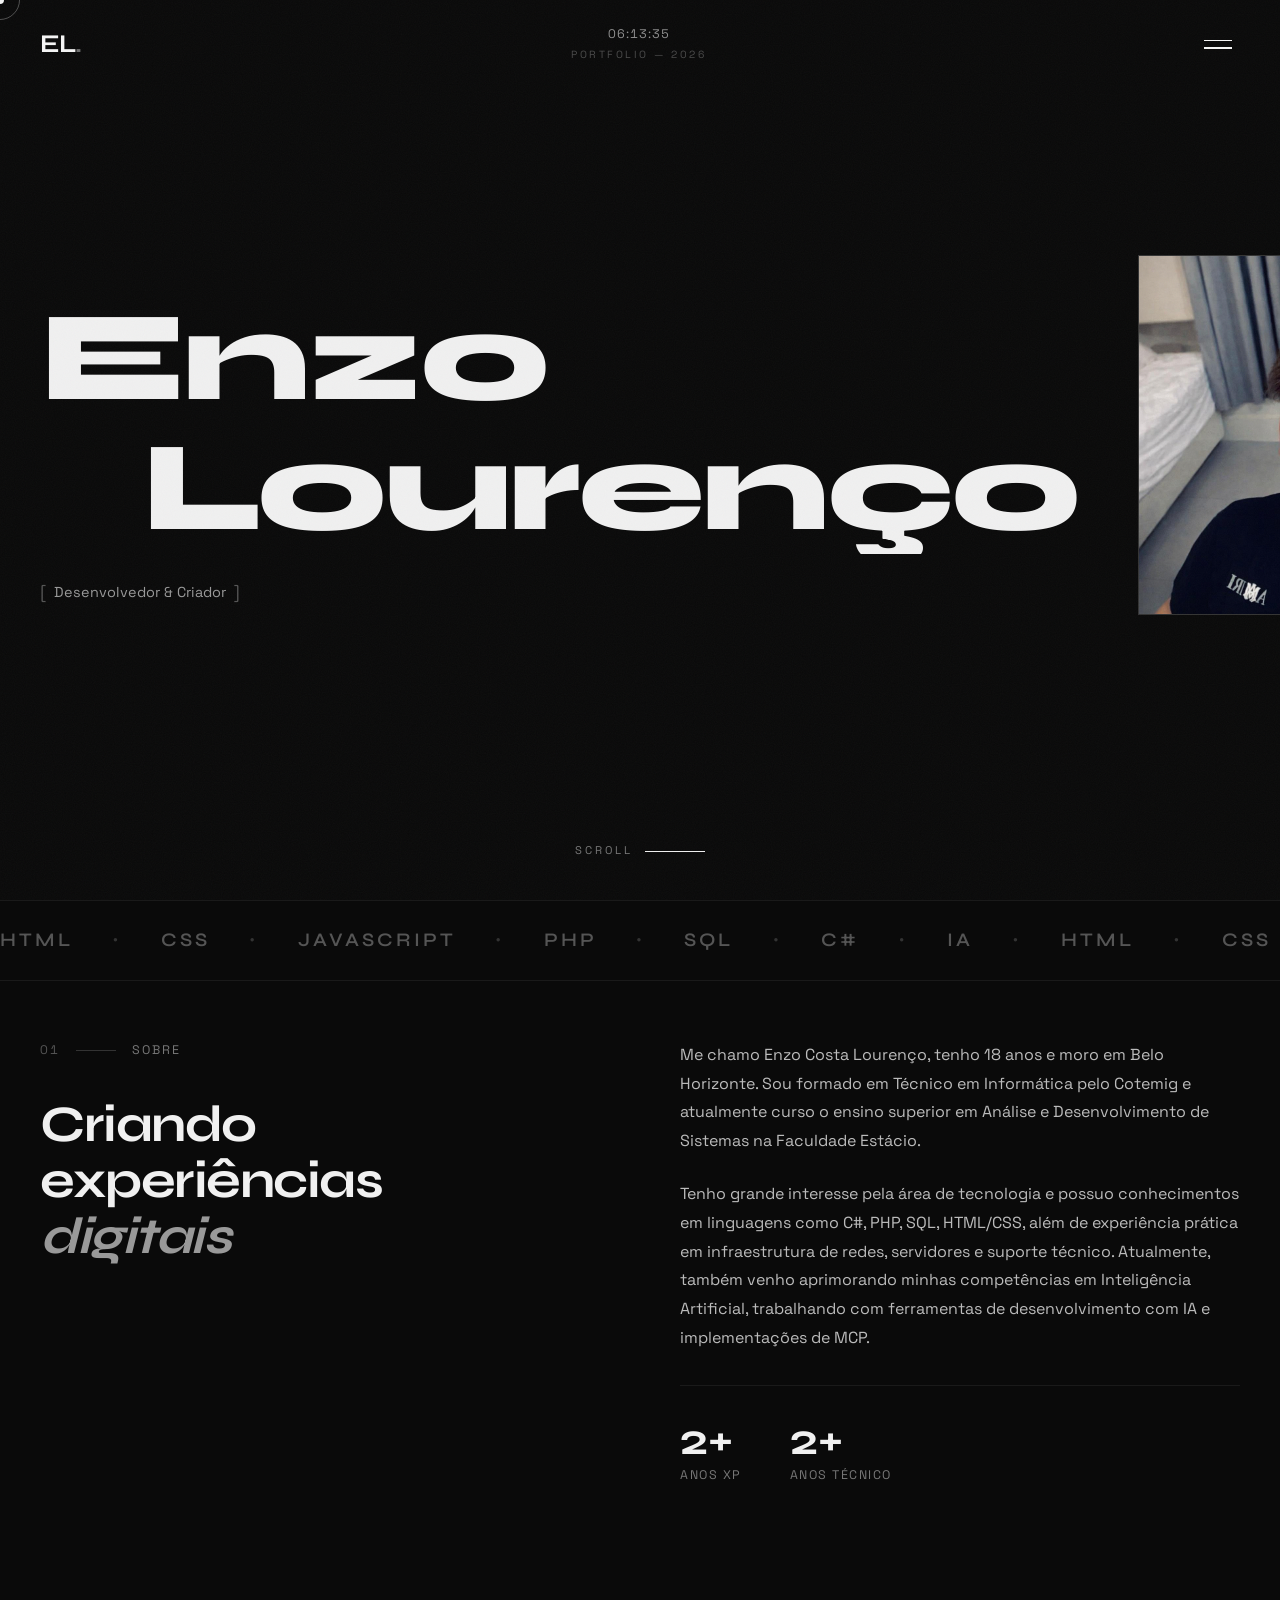
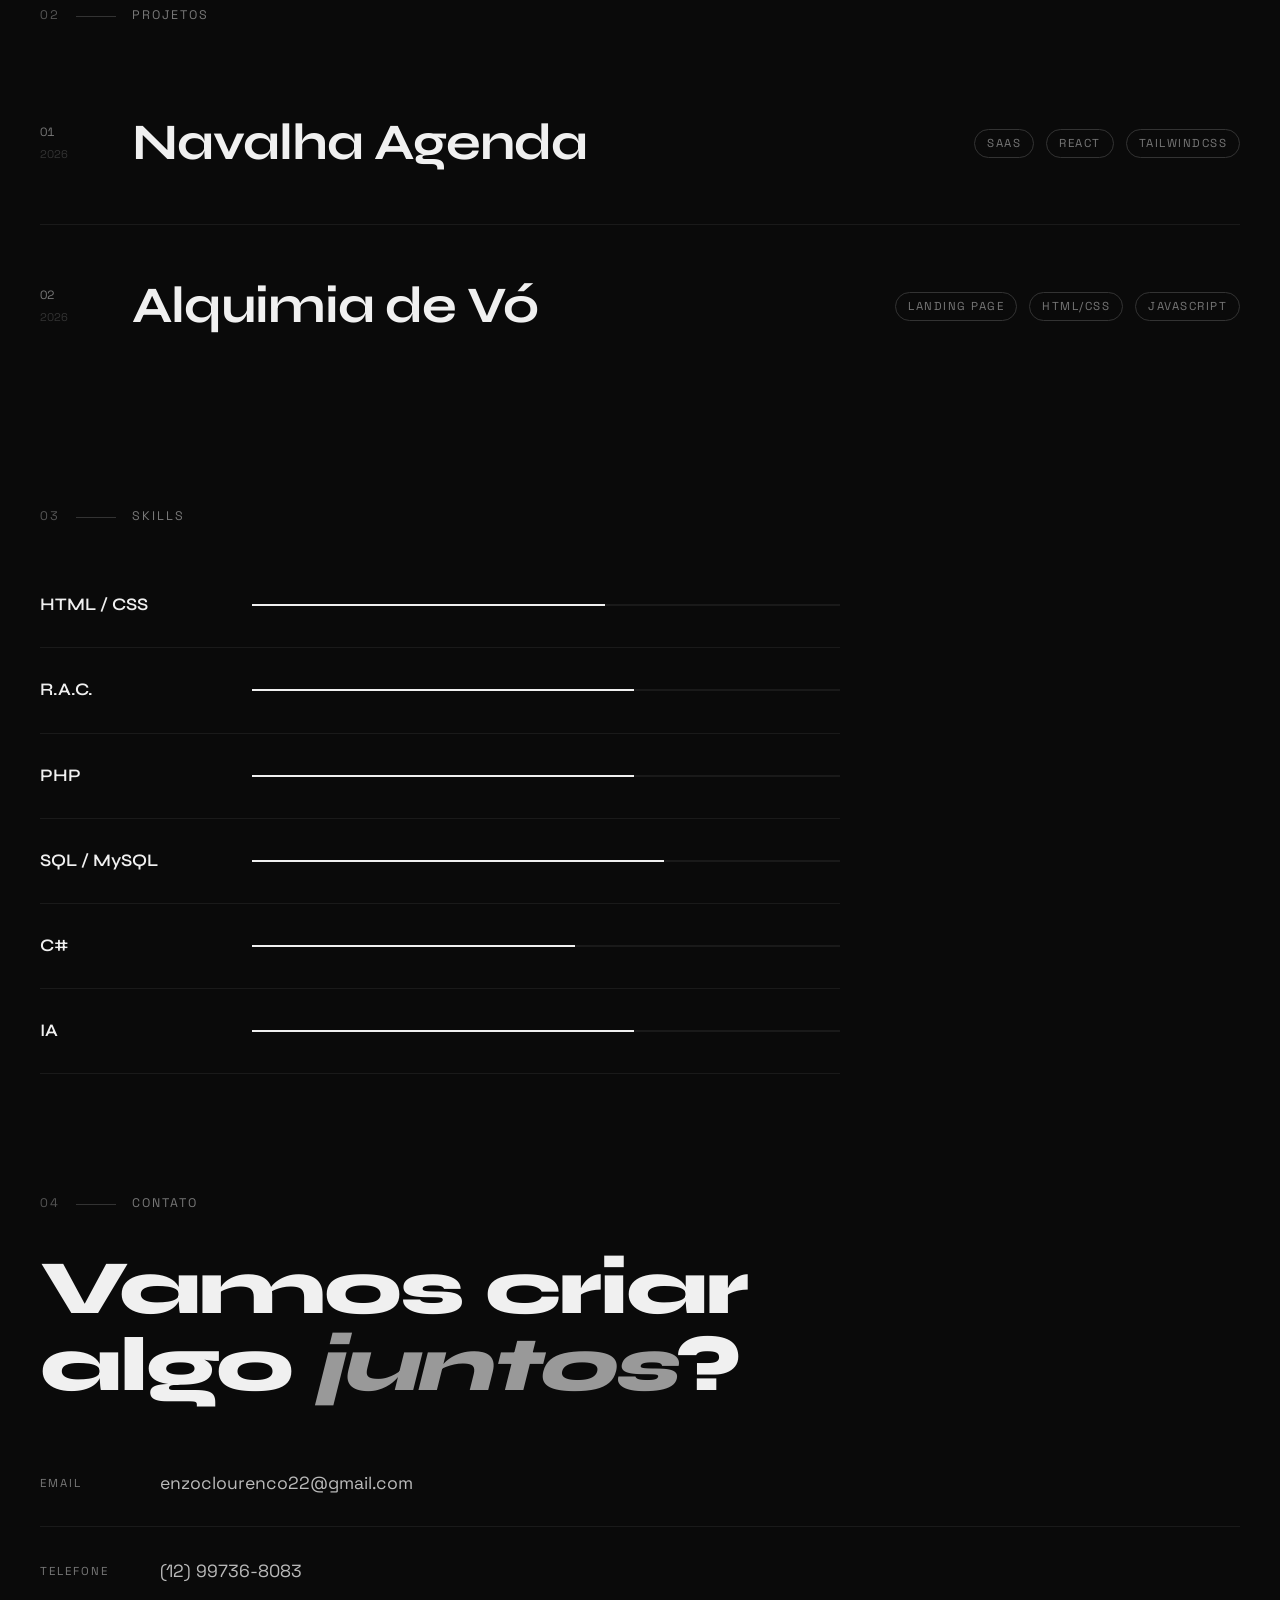
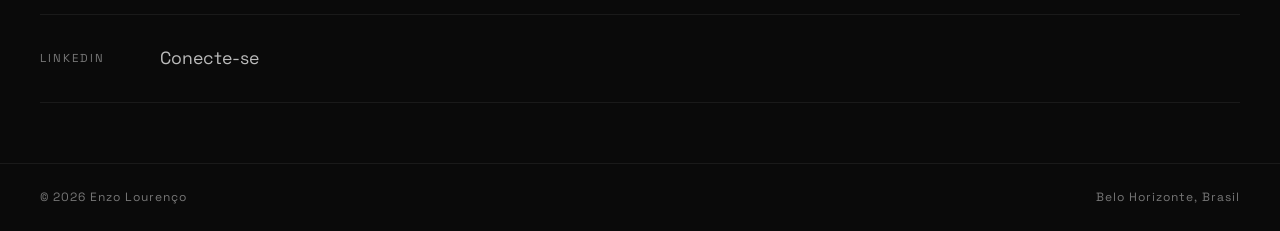
==== commit 154deeff: "Atualização de informações" ====
--- a/Portfolio/index.html
+++ b/Portfolio/index.html
@@ -1,5 +1,6 @@
 <!DOCTYPE html>
 <html lang="pt-BR">
+
 <head>
     <meta charset="UTF-8">
     <meta name="viewport" content="width=device-width, initial-scale=1.0">
@@ -8,8 +9,11 @@
     <link rel="stylesheet" href="style.css">
     <link rel="preconnect" href="https://fonts.googleapis.com">
     <link rel="preconnect" href="https://fonts.gstatic.com" crossorigin>
-    <link href="https://fonts.googleapis.com/css2?family=Space+Grotesk:wght@300;400;500;600;700&family=Syne:wght@400;500;600;700;800&display=swap" rel="stylesheet">
+    <link
+        href="https://fonts.googleapis.com/css2?family=Space+Grotesk:wght@300;400;500;600;700&family=Syne:wght@400;500;600;700;800&display=swap"
+        rel="stylesheet">
 </head>
+
 <body>
     <!-- Noise overlay -->
     <div class="noise-overlay"></div>
@@ -108,16 +112,14 @@
                 <span>PHP</span><span class="marquee-dot">●</span>
                 <span>SQL</span><span class="marquee-dot">●</span>
                 <span>C#</span><span class="marquee-dot">●</span>
-                <span>React</span><span class="marquee-dot">●</span>
-                <span>Node.js</span><span class="marquee-dot">●</span>
+                <span>IA</span><span class="marquee-dot">●</span>
                 <span>HTML</span><span class="marquee-dot">●</span>
                 <span>CSS</span><span class="marquee-dot">●</span>
                 <span>JavaScript</span><span class="marquee-dot">●</span>
                 <span>PHP</span><span class="marquee-dot">●</span>
                 <span>SQL</span><span class="marquee-dot">●</span>
                 <span>C#</span><span class="marquee-dot">●</span>
-                <span>React</span><span class="marquee-dot">●</span>
-                <span>Node.js</span><span class="marquee-dot">●</span>
+                <span>IA</span><span class="marquee-dot">●</span>
             </div>
         </div>
     </div>
@@ -139,19 +141,18 @@
             </div>
             <div class="about-right">
                 <p class="about-text reveal-up">
-                    Me chamo Enzo Costa Lourenço, tenho 17 anos e moro em Belo Horizonte. 
-                    Estou na área de TI há 2 anos, cursando o ensino médio técnico no Cotemig.
+                    Me chamo Enzo Costa Lourenço, tenho 18 anos e moro em Belo Horizonte.
+                    Sou formado em Técnico em Informática pelo Cotemig e atualmente curso o ensino superior em Análise e
+                    Desenvolvimento de Sistemas na Faculdade Estácio.
                 </p>
                 <p class="about-text reveal-up">
-                    Tenho muito interesse pela área e pretendo continuar no ensino superior, 
-                    cursando Análise e Desenvolvimento de Sistemas. Além de TI, gosto da área 
-                    de audiovisual, edição e tratamento de fotos/vídeos.
+                    Tenho grande interesse pela área de tecnologia e possuo conhecimentos em linguagens como C#, PHP,
+                    SQL, HTML/CSS, além de experiência prática em infraestrutura de redes, servidores e suporte
+                    técnico.
+                    Atualmente, também venho aprimorando minhas competências em Inteligência Artificial, trabalhando com
+                    ferramentas de desenvolvimento com IA e implementações de MCP.
                 </p>
                 <div class="about-stats">
-                    <div class="stat reveal-up">
-                        <span class="stat-number">5+</span>
-                        <span class="stat-label">Projetos</span>
-                    </div>
                     <div class="stat reveal-up">
                         <span class="stat-number">2+</span>
                         <span class="stat-label">Anos XP</span>
@@ -175,71 +176,126 @@
 
         <div class="work-list">
             <!-- Project 1 -->
-            <a href="#" class="work-item reveal-up" data-img="https://images.unsplash.com/photo-1551650975-87deedd944c3?auto=format&fit=crop&w=800&q=80">
-                <div class="work-item-header">
-                    <span class="work-number">01</span>
-                    <span class="work-year">2025</span>
-                </div>
-                <h3 class="work-title">E-commerce Responsivo</h3>
-                <div class="work-tags">
-                    <span>HTML</span>
-                    <span>CSS</span>
-                    <span>JavaScript</span>
-                    <span>React</span>
+            <div class="work-item reveal-up">
+                <div class="work-summary">
+                    <div class="work-item-header">
+                        <span class="work-number">01</span>
+                        <span class="work-year">2026</span>
+                    </div>
+                    <h3 class="work-title">Navalha Agenda</h3>
+                    <div class="work-tags">
+                        <span>SaaS</span>
+                        <span>React</span>
+                        <span>TailwindCSS</span>
+                    </div>
+                </div>
+                <div class="work-details">
+                    <div class="work-details-inner">
+                        <div class="work-photo">
+                            <img src="ImagemNavalhaAgenda.png" alt="Navalha Agenda">
+                        </div>
+                        <div class="work-desc">
+                            <p>Plataforma SaaS completa para gestão de barbearias e agendamentos. Oferece dashboard
+                                financeiro, controle de estoque, gestão de equipes, comissões e agenda inteligente,
+                                substituindo processos manuais.</p>
+                            <a href="https://navalhaagenda.vercel.app/" target="_blank" class="work-link">Acessar
+                                Projeto ↗</a>
+                        </div>
+                    </div>
                 </div>
                 <div class="work-item-line"></div>
-            </a>
+            </div>
 
             <!-- Project 2 -->
-            <a href="#" class="work-item reveal-up" data-img="https://images.unsplash.com/photo-1460925895917-afdab827c52f?auto=format&fit=crop&w=800&q=80">
-                <div class="work-item-header">
-                    <span class="work-number">02</span>
-                    <span class="work-year">2025</span>
-                </div>
-                <h3 class="work-title">App de Gestão</h3>
-                <div class="work-tags">
-                    <span>Vue.js</span>
-                    <span>Node.js</span>
-                    <span>MongoDB</span>
+            <div class="work-item reveal-up">
+                <div class="work-summary">
+                    <div class="work-item-header">
+                        <span class="work-number">02</span>
+                        <span class="work-year">2026</span>
+                    </div>
+                    <h3 class="work-title">Alquimia de Vó</h3>
+                    <div class="work-tags">
+                        <span>Landing Page</span>
+                        <span>HTML/CSS</span>
+                        <span>JavaScript</span>
+                    </div>
+                </div>
+                <div class="work-details">
+                    <div class="work-details-inner">
+                        <div class="work-photo">
+                            <img src="ImagemAlquimiaDeVo.png" alt="Alquimia de Vó">
+                        </div>
+                        <div class="work-desc">
+                            <p>Landing page para a marca Alquimia de Vó, focada na venda de geleias artesanais e molhos
+                                de pimenta. Possui design atrativo e integração direta para pedidos via WhatsApp.</p>
+                            <a href="https://alquimiadevo.vercel.app/" target="_blank" class="work-link">Acessar Projeto
+                                ↗</a>
+                        </div>
+                    </div>
                 </div>
                 <div class="work-item-line"></div>
-            </a>
+            </div>
 
             <!-- Project 3 -->
-            <a href="#" class="work-item reveal-up" data-img="https://images.unsplash.com/photo-1551288049-bebda4e38f71?auto=format&fit=crop&w=800&q=80">
-                <div class="work-item-header">
-                    <span class="work-number">03</span>
-                    <span class="work-year">2024</span>
-                </div>
-                <h3 class="work-title">Site Institucional</h3>
-                <div class="work-tags">
-                    <span>HTML</span>
-                    <span>CSS</span>
-                    <span>WordPress</span>
+            <!-- <div class="work-item reveal-up">
+                <div class="work-summary">
+                    <div class="work-item-header">
+                        <span class="work-number">03</span>
+                        <span class="work-year">2024</span>
+                    </div>
+                    <h3 class="work-title">Site Institucional</h3>
+                    <div class="work-tags">
+                        <span>HTML</span>
+                        <span>CSS</span>
+                        <span>WordPress</span>
+                    </div>
+                </div>
+                <div class="work-details">
+                    <div class="work-details-inner">
+                        <div class="work-photo">
+                            <img src="https://images.unsplash.com/photo-1551288049-bebda4e38f71?auto=format&fit=crop&w=800&q=80"
+                                alt="Site Institucional">
+                        </div>
+                        <div class="work-desc">
+                            <p>Página empresarial elegante construída para refletir valores de modernidade e confiança.
+                                Gerenciador de conteúdo personalizado para o cliente final.</p>
+                            <a href="#" class="work-link">Acessar Projeto ↗</a>
+                        </div>
+                    </div>
                 </div>
                 <div class="work-item-line"></div>
-            </a>
+            </div> -->
 
             <!-- Project 4 -->
-            <a href="#" class="work-item reveal-up" data-img="https://images.unsplash.com/photo-1555066931-4365d14bab8c?auto=format&fit=crop&w=800&q=80">
-                <div class="work-item-header">
-                    <span class="work-number">04</span>
-                    <span class="work-year">2024</span>
-                </div>
-                <h3 class="work-title">Dashboard Analytics</h3>
-                <div class="work-tags">
-                    <span>React</span>
-                    <span>D3.js</span>
-                    <span>API</span>
+            <!-- <div class="work-item reveal-up">
+                <div class="work-summary">
+                    <div class="work-item-header">
+                        <span class="work-number">04</span>
+                        <span class="work-year">2024</span>
+                    </div>
+                    <h3 class="work-title">Dashboard Analytics</h3>
+                    <div class="work-tags">
+                        <span>React</span>
+                        <span>D3.js</span>
+                        <span>API</span>
+                    </div>
+                </div>
+                <div class="work-details">
+                    <div class="work-details-inner">
+                        <div class="work-photo">
+                            <img src="https://images.unsplash.com/photo-1555066931-4365d14bab8c?auto=format&fit=crop&w=800&q=80"
+                                alt="Dashboard Analytics">
+                        </div>
+                        <div class="work-desc">
+                            <p>Visualização avançada de dados usando gráficos interativos D3.js. Ferramenta poderosa que
+                                converte matrizes de dados complexas em painéis analíticos legíveis.</p>
+                            <a href="#" class="work-link">Acessar Projeto ↗</a>
+                        </div>
+                    </div>
                 </div>
                 <div class="work-item-line"></div>
-            </a>
-        </div>
-
-        <!-- Floating preview image -->
-        <div class="work-preview" id="work-preview">
-            <img src="" alt="" id="work-preview-img">
-        </div>
+            </div>
+        </div> -->
     </section>
 
     <!-- Skills Section -->
@@ -252,27 +308,39 @@
         <div class="skills-container">
             <div class="skill-row reveal-up">
                 <span class="skill-name">HTML / CSS</span>
-                <div class="skill-bar"><div class="skill-fill" data-width="90"></div></div>
-            </div>
-            <div class="skill-row reveal-up">
-                <span class="skill-name">JavaScript</span>
-                <div class="skill-bar"><div class="skill-fill" data-width="80"></div></div>
+                <div class="skill-bar">
+                    <div class="skill-fill" data-width="60"></div>
+                </div>
+            </div>
+            <div class="skill-row reveal-up">
+                <span class="skill-name">R.A.C.</span>
+                <div class="skill-bar">
+                    <div class="skill-fill" data-width="65"></div>
+                </div>
             </div>
             <div class="skill-row reveal-up">
                 <span class="skill-name">PHP</span>
-                <div class="skill-bar"><div class="skill-fill" data-width="70"></div></div>
+                <div class="skill-bar">
+                    <div class="skill-fill" data-width="65"></div>
+                </div>
             </div>
             <div class="skill-row reveal-up">
                 <span class="skill-name">SQL / MySQL</span>
-                <div class="skill-bar"><div class="skill-fill" data-width="75"></div></div>
+                <div class="skill-bar">
+                    <div class="skill-fill" data-width="70"></div>
+                </div>
             </div>
             <div class="skill-row reveal-up">
                 <span class="skill-name">C#</span>
-                <div class="skill-bar"><div class="skill-fill" data-width="60"></div></div>
-            </div>
-            <div class="skill-row reveal-up">
-                <span class="skill-name">React / Vue</span>
-                <div class="skill-bar"><div class="skill-fill" data-width="65"></div></div>
+                <div class="skill-bar">
+                    <div class="skill-fill" data-width="55"></div>
+                </div>
+            </div>
+            <div class="skill-row reveal-up">
+                <span class="skill-name">IA</span>
+                <div class="skill-bar">
+                    <div class="skill-fill" data-width="65"></div>
+                </div>
             </div>
         </div>
     </section>
@@ -299,14 +367,10 @@
                     <span class="contact-link-value">(12) 99736-8083</span>
                     <span class="contact-link-arrow">↗</span>
                 </a>
-                <a href="https://linkedin.com/in/seu-perfil" target="_blank" class="contact-link reveal-up" data-magnetic>
+                <a href="https://www.linkedin.com/in/enzo-louren%C3%A7o-a03166335/" target="_blank"
+                    class="contact-link reveal-up" data-magnetic>
                     <span class="contact-link-label">LinkedIn</span>
                     <span class="contact-link-value">Conecte-se</span>
-                    <span class="contact-link-arrow">↗</span>
-                </a>
-                <a href="https://github.com/seu-usuario" target="_blank" class="contact-link reveal-up" data-magnetic>
-                    <span class="contact-link-label">GitHub</span>
-                    <span class="contact-link-value">Repositórios</span>
                     <span class="contact-link-arrow">↗</span>
                 </a>
             </div>
@@ -323,4 +387,5 @@
 
     <script src="main.js"></script>
 </body>
+
 </html>
--- a/Portfolio/style.css
+++ b/Portfolio/style.css
@@ -595,26 +595,28 @@
 }
 
 .work-item {
+    display: flex;
+    flex-direction: column;
+    padding: 40px 0;
+    position: relative;
+    border-top: 1px solid var(--gray-darkest);
+    cursor: pointer;
+}
+
+.work-summary {
     display: grid;
     grid-template-columns: auto 1fr auto;
     align-items: center;
     gap: 32px;
-    padding: 40px 0;
-    position: relative;
+    width: 100%;
     transition: all 0.4s var(--ease-out-expo);
 }
 
+.work-item:first-child {
+    border-top: none;
+}
+
 .work-item-line {
-    position: absolute;
-    bottom: 0;
-    left: 0;
-    width: 100%;
-    height: 1px;
-    background: var(--gray-darkest);
-}
-
-.work-item-line::after {
-    content: '';
     position: absolute;
     bottom: 0;
     left: 0;
@@ -624,7 +626,7 @@
     transition: width 0.6s var(--ease-out-expo);
 }
 
-.work-item:hover .work-item-line::after {
+.work-item:hover .work-item-line {
     width: 100%;
 }
 
@@ -683,29 +685,72 @@
     color: var(--gray-lighter);
 }
 
-/* Project Preview Image */
-.work-preview {
-    position: fixed;
-    width: 320px;
-    height: 200px;
-    pointer-events: none;
-    z-index: 100;
-    opacity: 0;
-    transition: opacity 0.3s var(--ease-out-expo);
+/* Expanded Work Details */
+.work-details {
+    display: grid;
+    grid-template-rows: 0fr;
+    transition: grid-template-rows 0.6s var(--ease-out-expo);
+}
+
+.work-item:hover .work-details {
+    grid-template-rows: 1fr;
+}
+
+.work-details-inner {
     overflow: hidden;
-}
-
-.work-preview.visible {
-    opacity: 1;
-}
-
-.work-preview img {
+    display: flex;
+    gap: 40px;
+}
+
+.work-item:hover .work-details-inner {
+    padding-top: 40px;
+}
+
+.work-photo {
+    width: 380px;
+    height: 240px;
+    flex-shrink: 0;
+    overflow: hidden;
+}
+
+.work-photo img {
     width: 100%;
     height: 100%;
     object-fit: cover;
     filter: grayscale(100%);
-}
-
+    transition: transform 0.8s var(--ease-out-expo), filter 0.8s;
+}
+
+.work-item:hover .work-photo img {
+    transform: scale(1.05);
+    filter: grayscale(0%);
+}
+
+.work-desc {
+    display: flex;
+    flex-direction: column;
+    justify-content: center;
+    gap: 24px;
+    color: var(--gray);
+    font-size: 1rem;
+    line-height: 1.6;
+    max-width: 500px;
+}
+
+.work-link {
+    display: inline-flex;
+    color: var(--white);
+    font-family: var(--font-display);
+    font-weight: 600;
+    letter-spacing: 1px;
+    text-transform: uppercase;
+    font-size: 0.85rem;
+    transition: color 0.3s;
+}
+
+.work-link:hover {
+    color: var(--gray-light);
+}
 /* ===== SKILLS ===== */
 .skills {
     padding: 60px 40px;
@@ -942,17 +987,27 @@
     }
 
     .work-item {
+        padding: 32px 0;
+    }
+
+    .work-summary {
         grid-template-columns: 1fr;
         gap: 12px;
-        padding: 32px 0;
     }
 
     .work-tags {
         justify-content: flex-start;
     }
 
-    .work-preview {
-        display: none;
+    .work-details-inner {
+        flex-direction: column;
+        gap: 24px;
+    }
+
+    .work-photo {
+        width: 100%;
+        height: auto;
+        aspect-ratio: 16/9;
     }
 }
 
@@ -970,25 +1025,21 @@
     }
 
     .hero {
-        padding: 20px;
-        flex-direction: column;
+        padding: 80px 20px 20px;
+    }
+
+    .hero-row {
+        flex-direction: column-reverse;
         align-items: flex-start;
-        justify-content: flex-end;
-    }
-
-    .hero-content {
-        padding-bottom: 40px;
-    }
-
-    .hero-photo-container {
+        gap: 24px;
+        margin-top: auto;
+        margin-bottom: auto;
+    }
+
+    .hero-right {
+        margin-right: 0;
+        align-self: flex-end;
         position: relative;
-        right: auto;
-        top: auto;
-        transform: none;
-        margin-bottom: 40px;
-        align-self: flex-end;
-        opacity: 1;
-        animation: fadeIn 1s var(--ease-out-expo) 0.4s forwards;
     }
 
     .hero-photo-wrapper {
@@ -997,21 +1048,25 @@
     }
 
     .title-word {
-        font-size: clamp(3rem, 14vw, 5rem);
+        font-size: clamp(2.5rem, 10vw, 4rem);
     }
 
     .title-line-indent {
-        padding-left: 12vw;
-    }
-
-    .hero-bottom {
-        flex-direction: column;
-        gap: 24px;
-        align-items: flex-start;
+        padding-left: 10vw;
+    }
+
+    .hero-role {
+        font-size: 1.1rem;
+        margin-top: 24px;
+        padding-left: 8vw;
+    }
+
+    .role-bracket {
+        font-size: 1.3rem;
     }
 
     .about {
-        padding: 80px 20px;
+        padding: 40px 20px;
     }
 
     .about-stats {
@@ -1020,7 +1075,7 @@
     }
 
     .work {
-        padding: 80px 20px;
+        padding: 40px 20px;
     }
 
     .work-title {
@@ -1028,7 +1083,7 @@
     }
 
     .skills {
-        padding: 80px 20px;
+        padding: 40px 20px;
     }
 
     .skill-row {
@@ -1046,7 +1101,7 @@
     }
 
     .contact {
-        padding: 80px 20px;
+        padding: 40px 20px;
     }
 
     .contact-link {
@@ -1070,7 +1125,21 @@
     }
 
     .menu-link {
-        font-size: clamp(1.8rem, 8vw, 3rem);
+        font-size: clamp(2rem, 8vw, 3rem);
+        padding: 16px 20px;
+        justify-content: flex-start;
+    }
+
+    .menu-link::before {
+        position: relative;
+        left: 0;
+        margin-right: 16px;
+        transform: none;
+        opacity: 0.5; /* Always slightly visible on mobile */
+    }
+
+    .menu-link-arrow {
+        display: none;
     }
 
     .menu-footer {
@@ -1085,22 +1154,22 @@
 
 @media (max-width: 480px) {
     .hero {
-        padding: 16px;
+        padding: 60px 16px 16px;
     }
 
     .about {
-        padding: 60px 16px;
+        padding: 40px 16px;
     }
 
     .work {
-        padding: 60px 16px;
+        padding: 40px 16px;
     }
 
     .skills {
-        padding: 60px 16px;
+        padding: 40px 16px;
     }
 
     .contact {
-        padding: 60px 16px;
-    }
-}
+        padding: 40px 16px;
+    }
+}
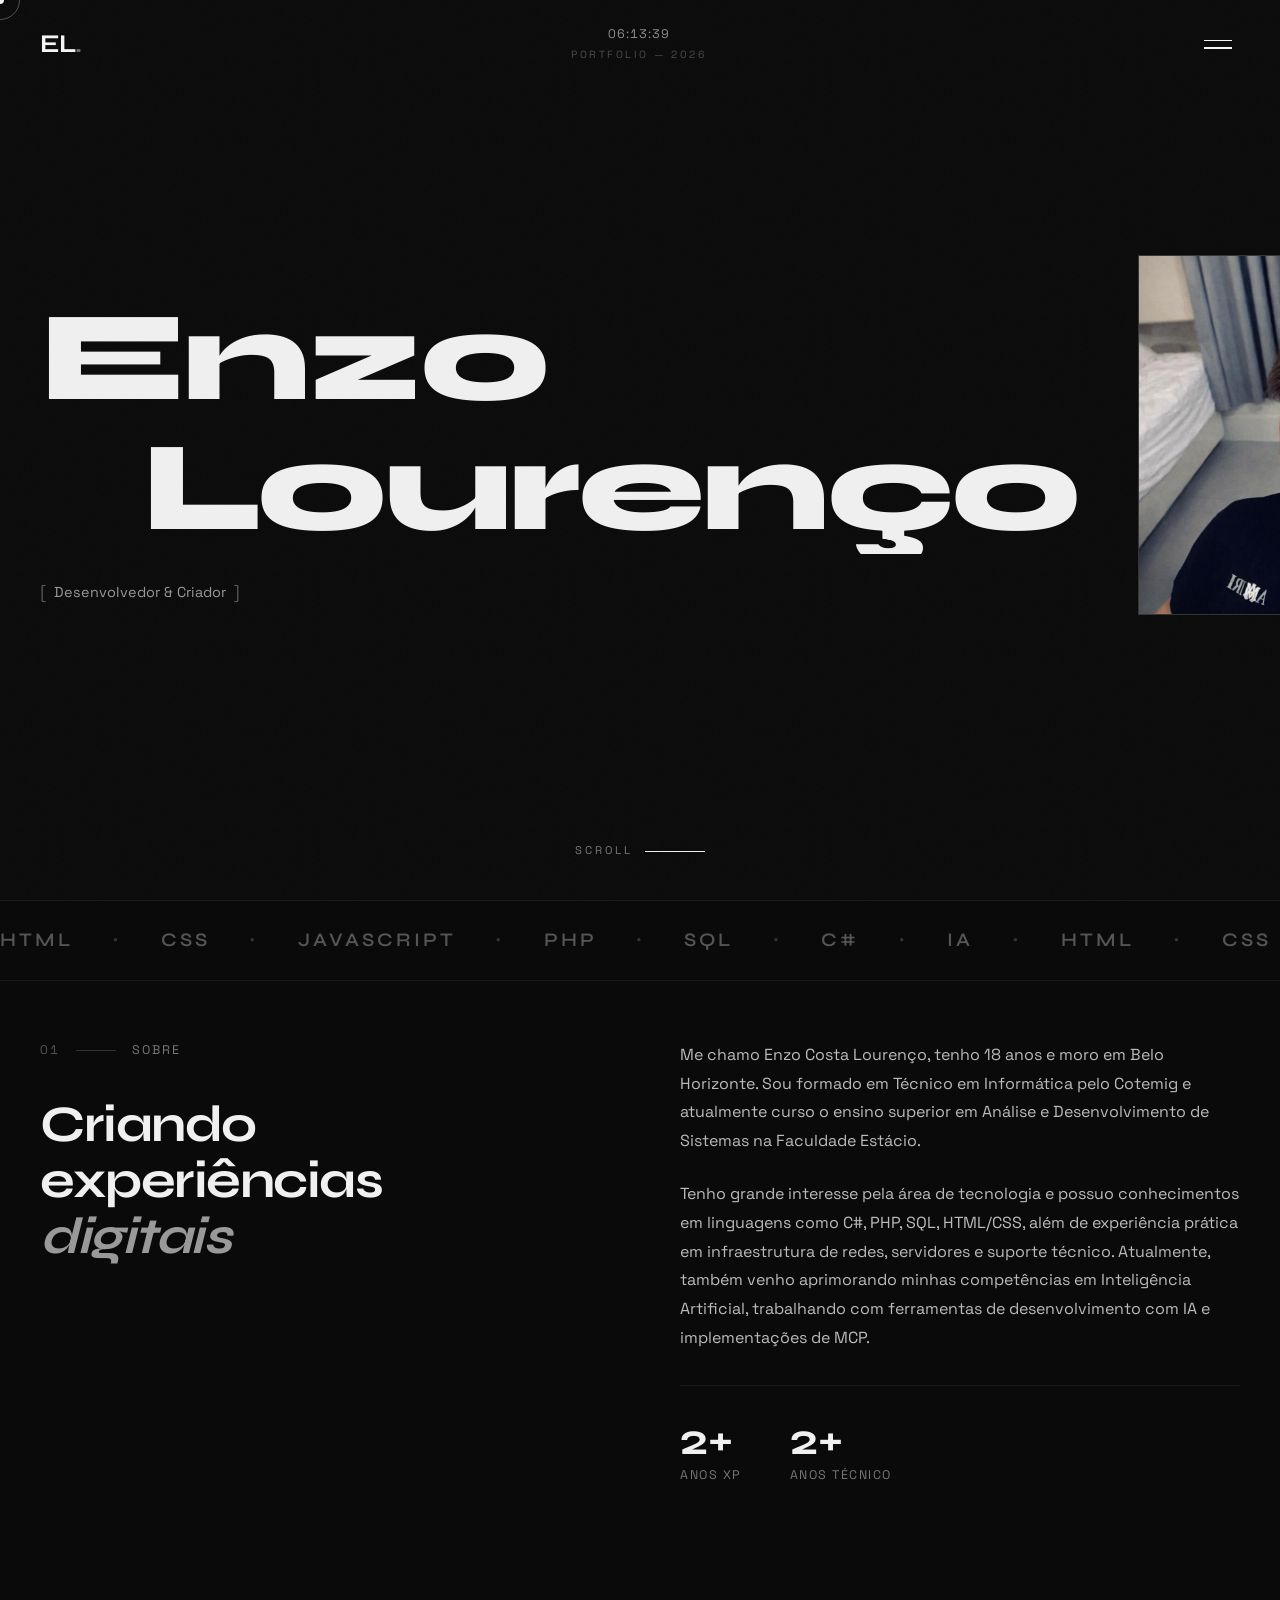
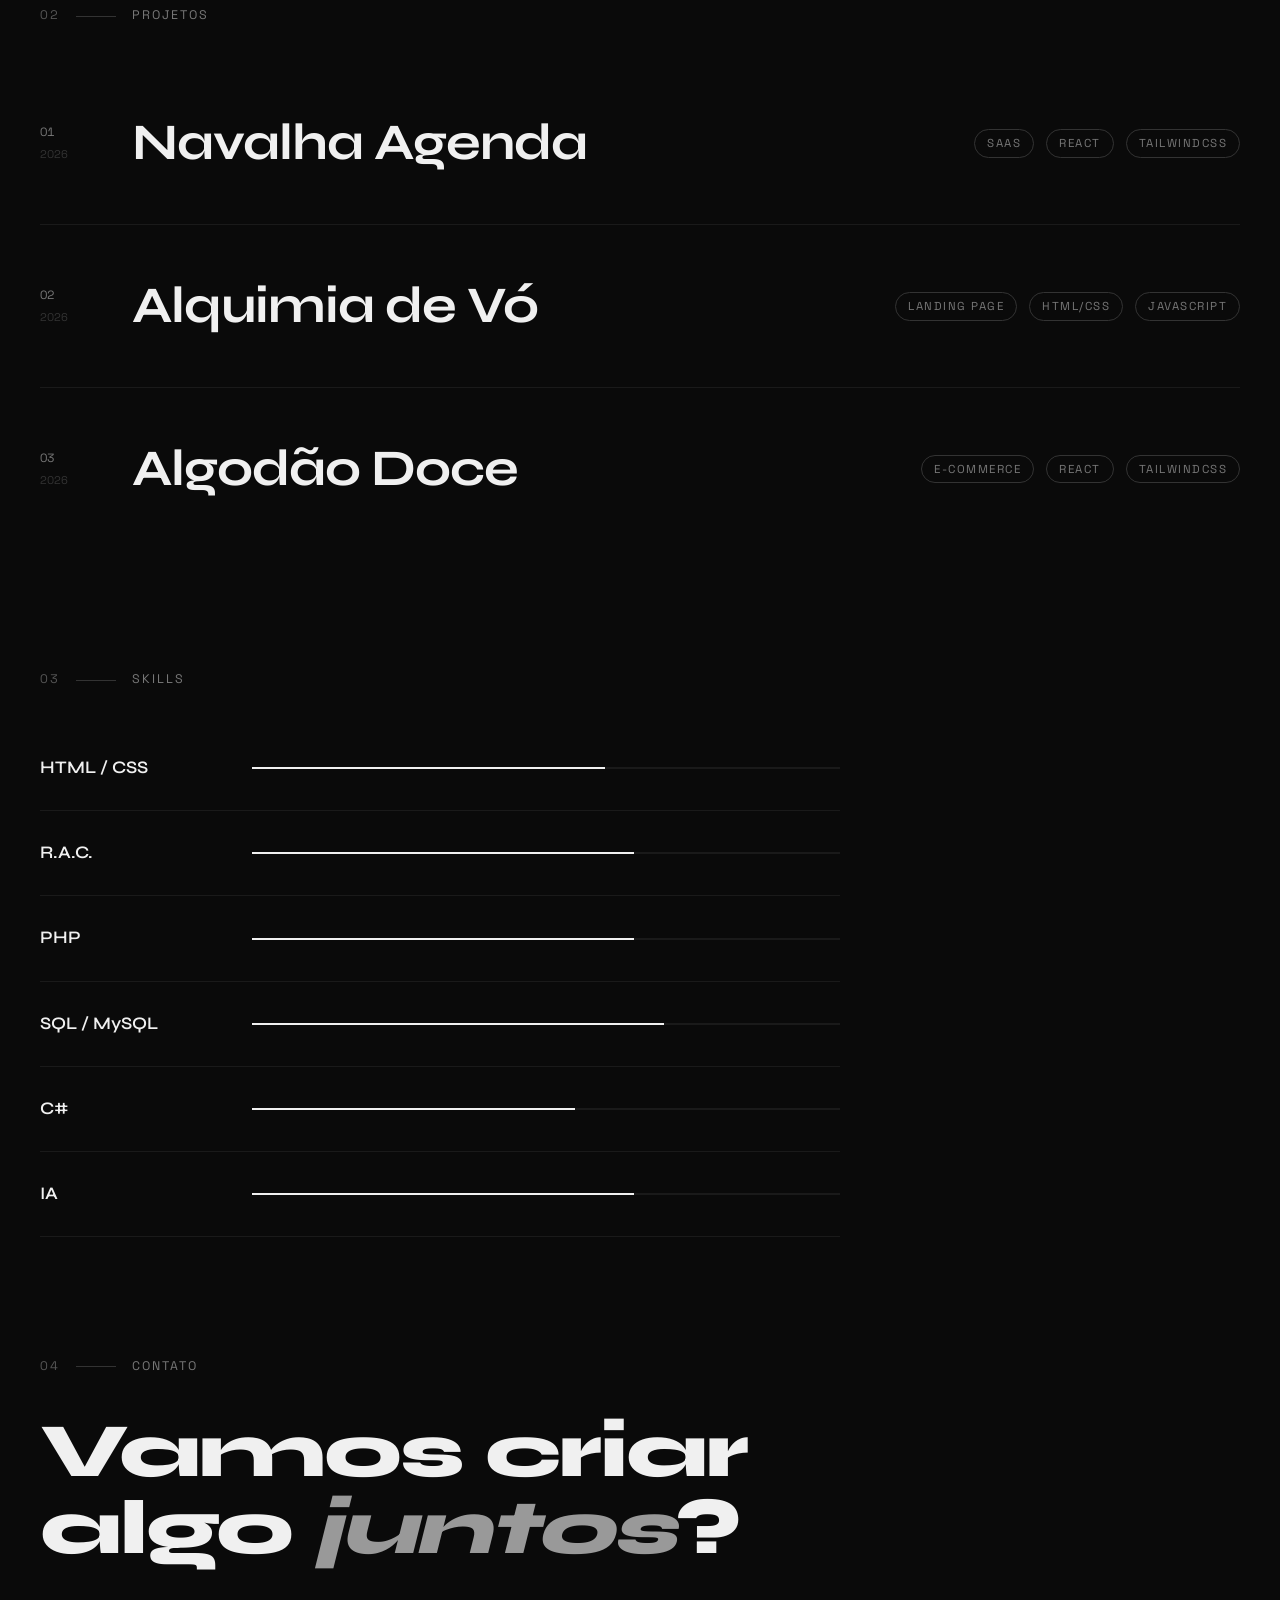
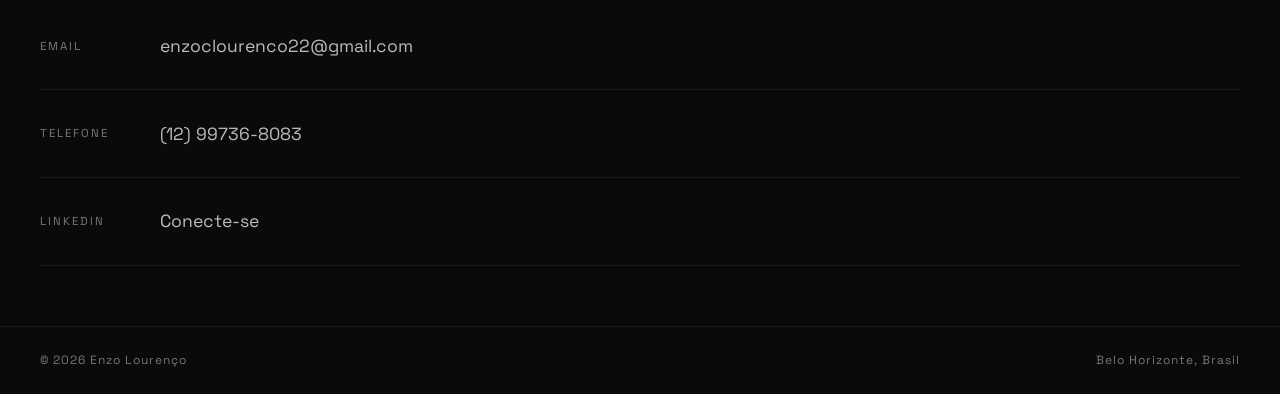
==== commit e9cfd7b1: "feat: add Algodao Doce project to portfolio" ====
--- a/Portfolio/index.html
+++ b/Portfolio/index.html
@@ -237,6 +237,34 @@
             </div>
 
             <!-- Project 3 -->
+            <div class="work-item reveal-up">
+                <div class="work-summary">
+                    <div class="work-item-header">
+                        <span class="work-number">03</span>
+                        <span class="work-year">2026</span>
+                    </div>
+                    <h3 class="work-title">Algodão Doce</h3>
+                    <div class="work-tags">
+                        <span>E-commerce</span>
+                        <span>React</span>
+                        <span>TailwindCSS</span>
+                    </div>
+                </div>
+                <div class="work-details">
+                    <div class="work-details-inner">
+                        <div class="work-photo">
+                            <img src="ImagemAlgodaoDoce.png" alt="Algodão Doce">
+                        </div>
+                        <div class="work-desc">
+                            <p>Plataforma de e-commerce voltada para artigos de festas e decorações. Possui catálogo de produtos interativo, sistema de busca, carrinho de compras e design responsivo premium.</p>
+                            <a href="https://algodaodocecpv.vercel.app/" target="_blank" class="work-link">Acessar Projeto ↗</a>
+                        </div>
+                    </div>
+                </div>
+                <div class="work-item-line"></div>
+            </div>
+
+            <!-- Project 3 -->
             <!-- <div class="work-item reveal-up">
                 <div class="work-summary">
                     <div class="work-item-header">
